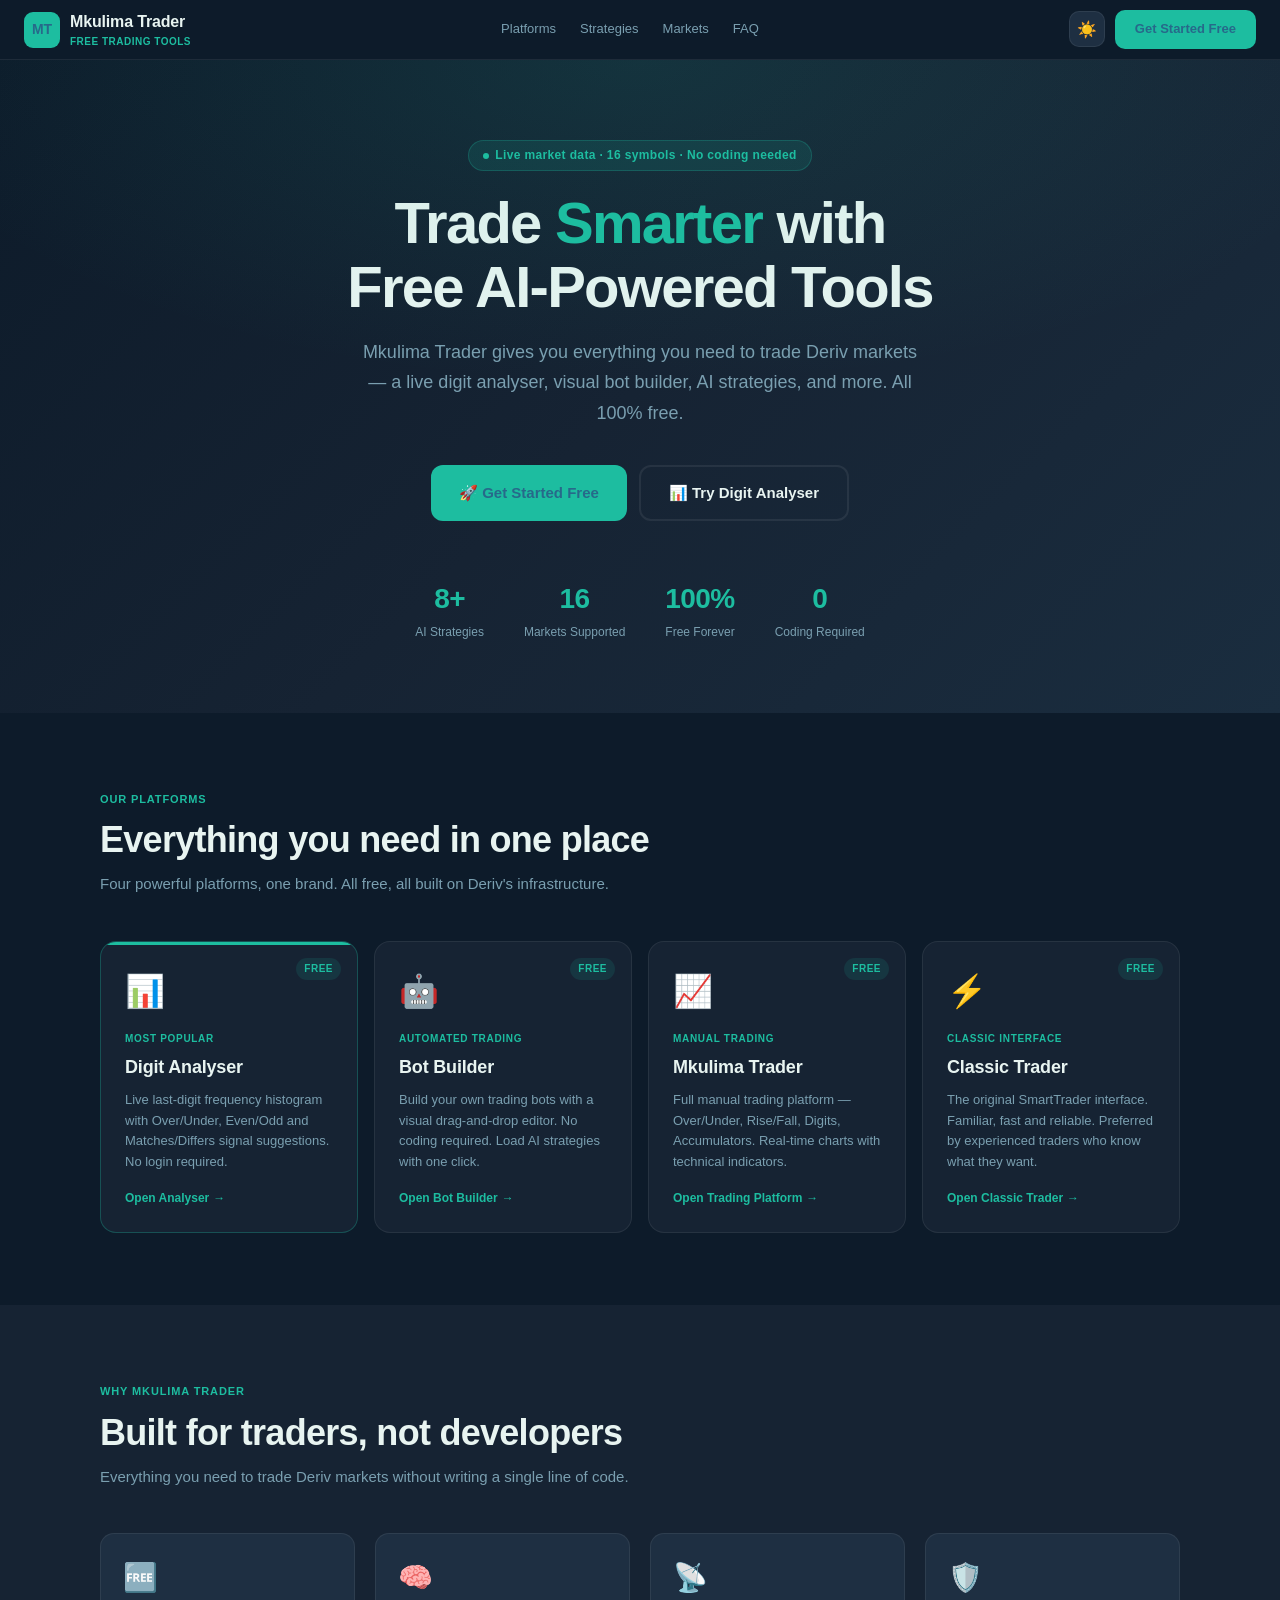
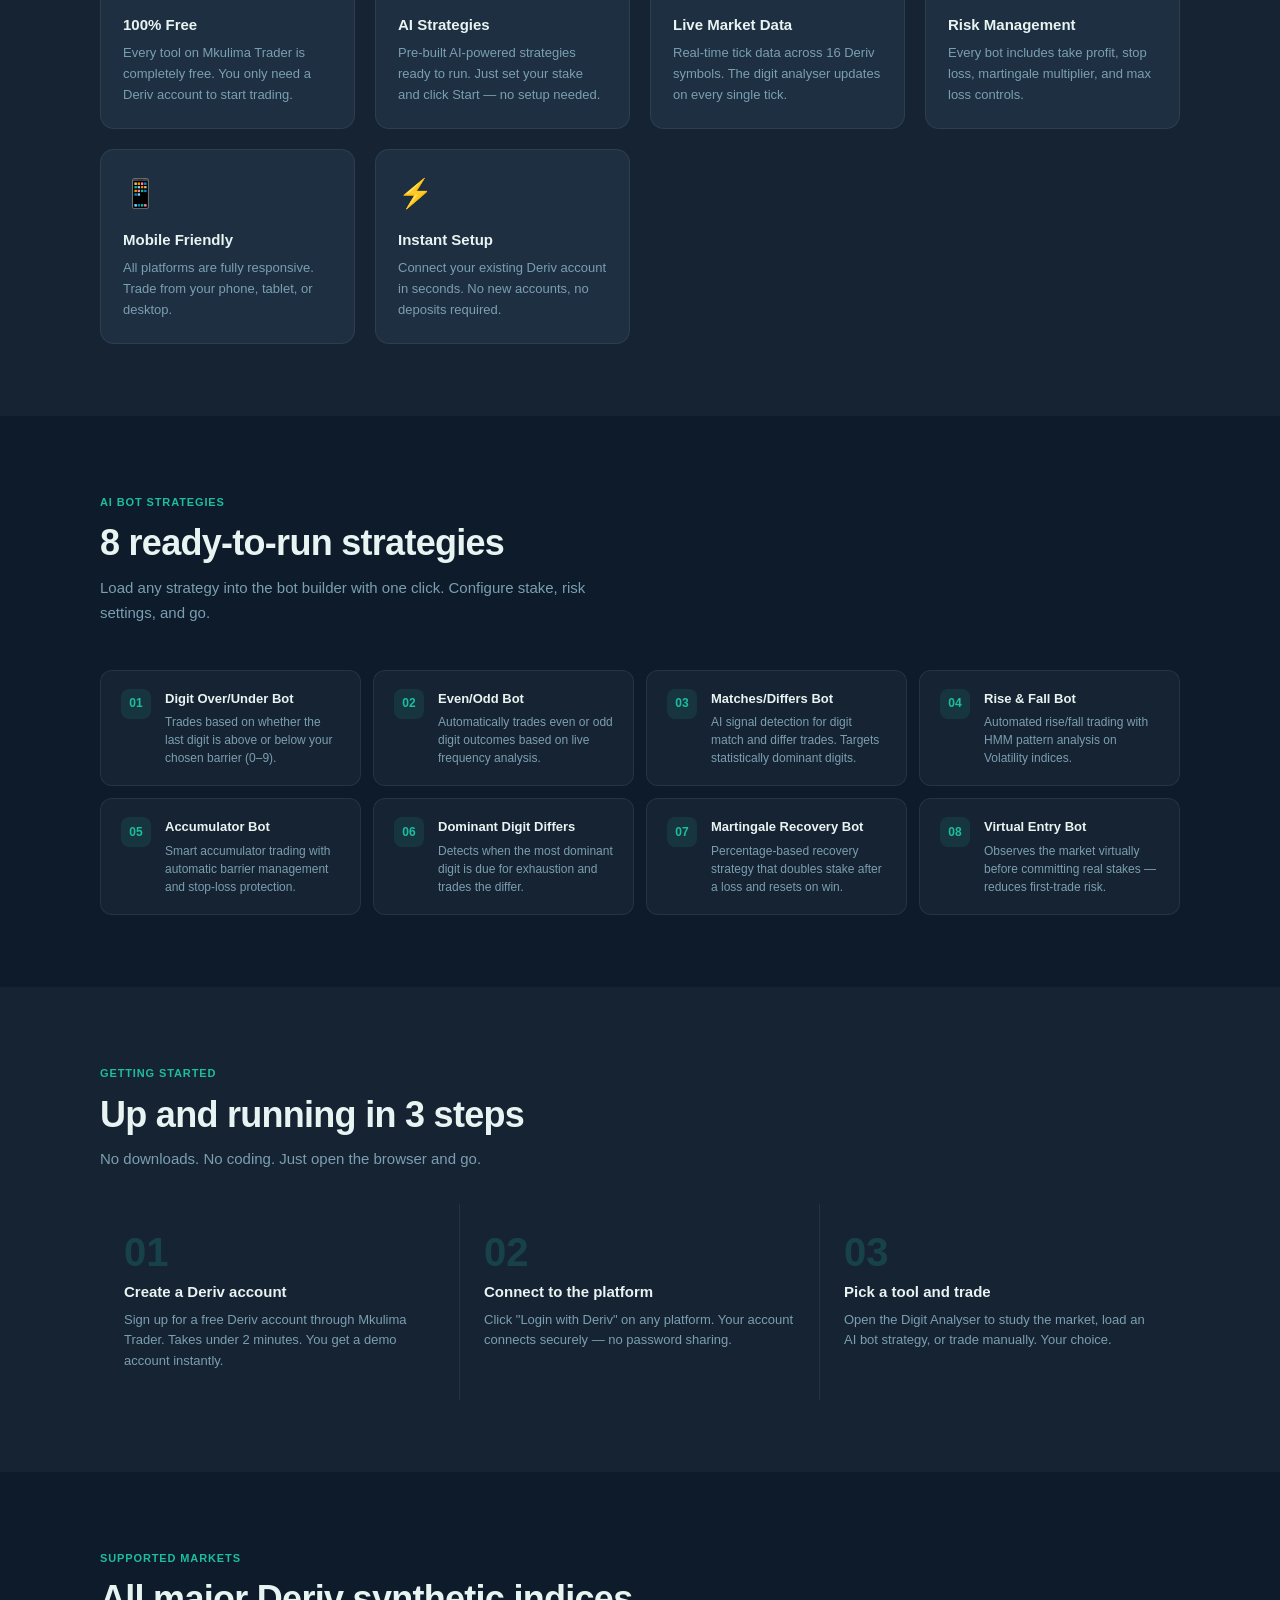
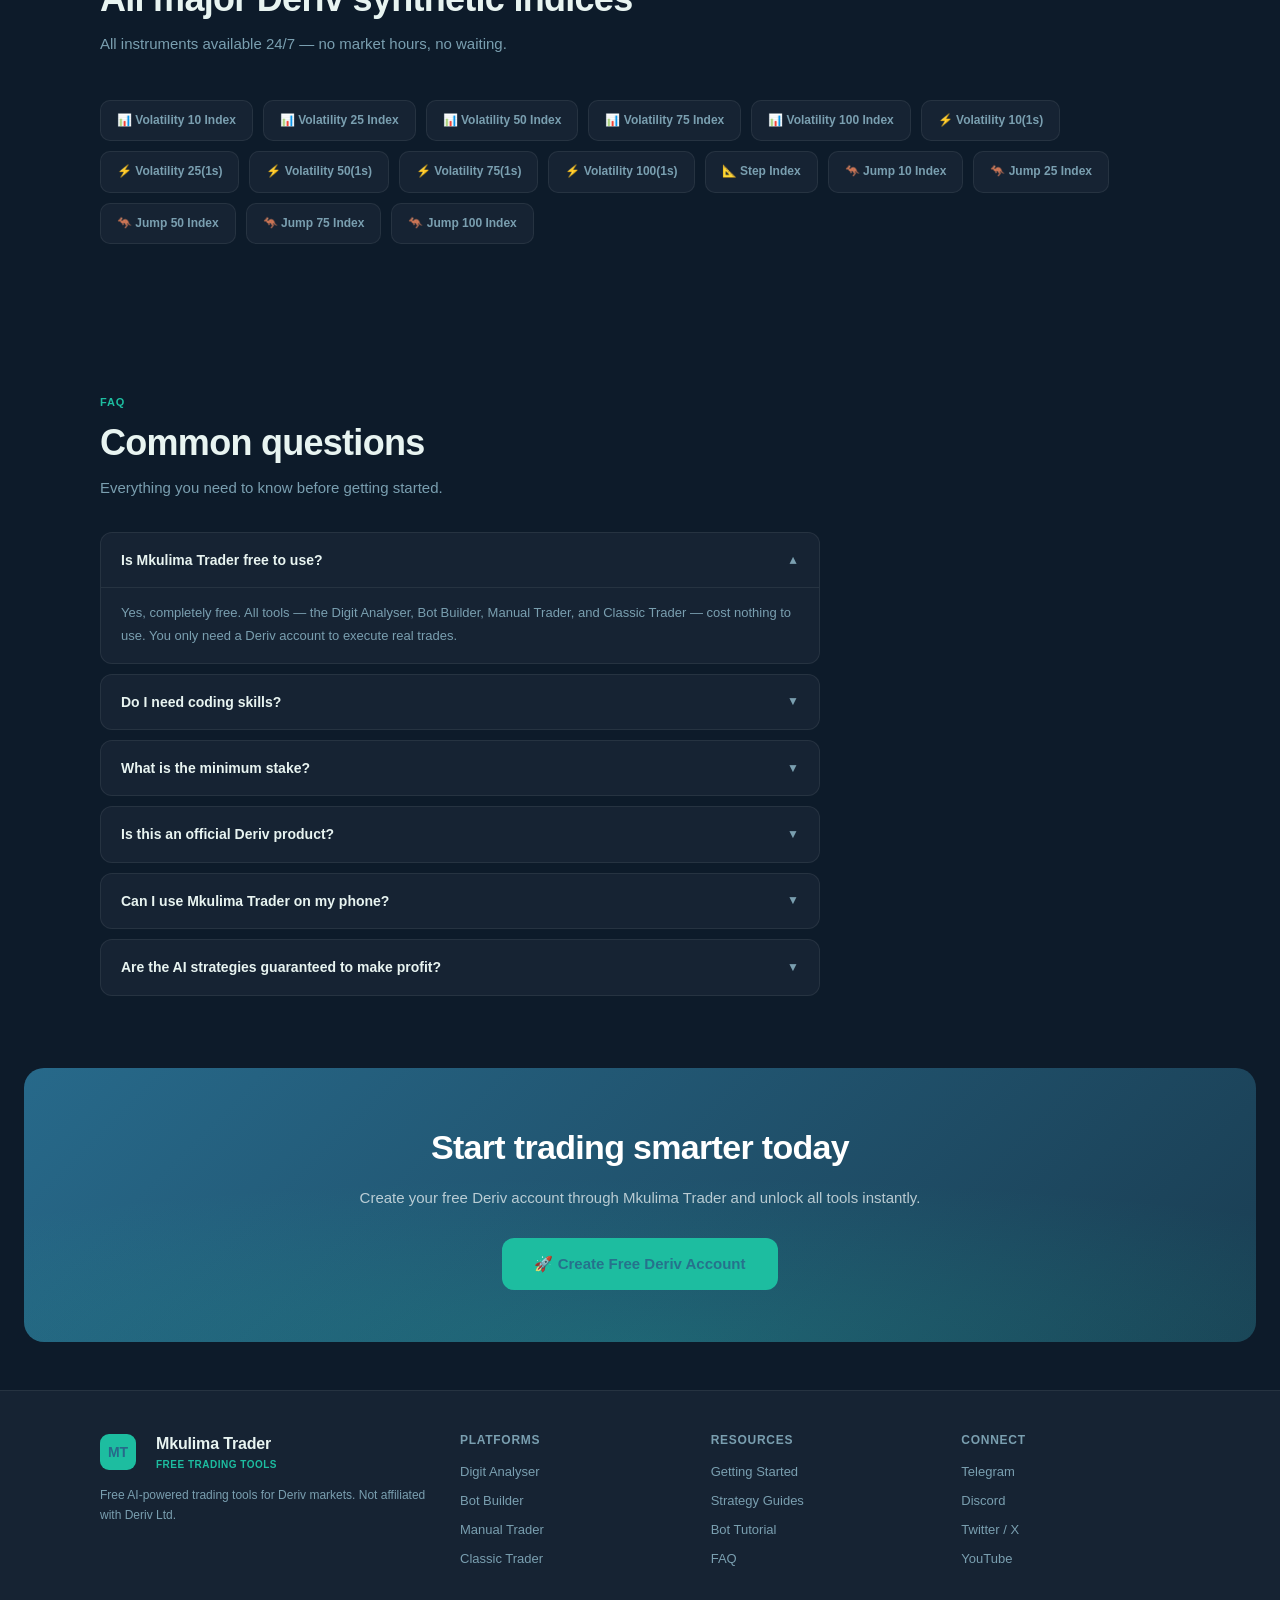
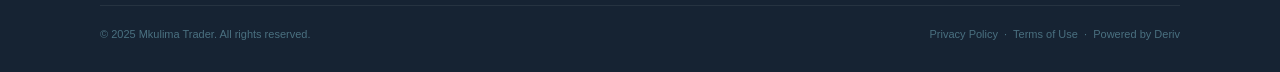
==== index.html @ e6131746 "Add files via upload" ====
<!DOCTYPE html>
<html lang="en" data-theme="dark">
<head>
<meta charset="UTF-8">
<meta name="viewport" content="width=device-width, initial-scale=1.0">
<title>Mkulima Trader — Free AI Trading Tools for Deriv Markets</title>
<meta name="description" content="Mkulima Trader gives you free AI-powered trading bots, a live digit analyser, and a visual bot builder — all built for Deriv markets. No coding needed.">
<meta name="keywords" content="Deriv trading, trading bots, digit analyser, volatility index, free trading tools, AI trading">
<meta property="og:title" content="Mkulima Trader — Free AI Trading Tools">
<meta property="og:description" content="Free AI bots, digit analyser, and visual bot builder for Deriv markets.">
<meta property="og:type" content="website">
<meta property="og:url" content="https://mkulimatrader.com">

<!-- PLACEHOLDER: Replace mkulimatrader.com with your real domain above and in og:url -->
<!-- PLACEHOLDER: Add og:image with your banner image URL -->
<!-- PLACEHOLDER: Replace DERIV_IB_LINK below with your actual Deriv affiliate/IB signup link -->

<style>
/* ══════════════════════════════════════════════
   MKULIMA TRADER — Brand Tokens
══════════════════════════════════════════════ */
:root {
  --teal:   #1DBDA0;
  --blue:   #27698A;
  --amber:  #F5B860;
  --cream:  #FFF8F2;
  --coral:  #F95656;
}

/* Dark theme (default) */
[data-theme="dark"] {
  --bg:         #0D1B2A;
  --bg2:        #162333;
  --bg3:        #1E2F42;
  --surface:    #1E2F42;
  --border:     rgba(255,255,255,0.07);
  --text:       #E8F4F1;
  --text2:      #7A9FB0;
  --text3:      #4A7080;
  --nav-bg:     #0D1B2A;
  --hero-bg:    linear-gradient(135deg, #0D1B2A 0%, #162333 50%, #1a2d3f 100%);
  --card-bg:    #162333;
  --card-hover: #1E2F42;
  --input-bg:   #1E2F42;
  --toggle-icon: "☀️";
}

/* Light theme */
[data-theme="light"] {
  --bg:         #F4F9F8;
  --bg2:        #FFFFFF;
  --bg3:        #EBF4F2;
  --surface:    #FFFFFF;
  --border:     rgba(0,0,0,0.08);
  --text:       #0D1B2A;
  --text2:      #4A7080;
  --text3:      #8BAAB8;
  --nav-bg:     #FFFFFF;
  --hero-bg:    linear-gradient(135deg, #E8F5F2 0%, #FFF8F2 50%, #E8F2F8 100%);
  --card-bg:    #FFFFFF;
  --card-hover: #F0FAF8;
  --input-bg:   #F4F9F8;
  --toggle-icon: "🌙";
}

*, *::before, *::after { box-sizing: border-box; margin: 0; padding: 0; }

html { scroll-behavior: smooth; }

body {
  background: var(--bg);
  color: var(--text);
  font-family: -apple-system, BlinkMacSystemFont, 'Segoe UI', 'Inter', sans-serif;
  -webkit-font-smoothing: antialiased;
  transition: background 0.3s, color 0.3s;
  line-height: 1.6;
}

/* ── NAV ── */
.nav {
  position: sticky; top: 0; z-index: 200;
  background: var(--nav-bg);
  border-bottom: 1px solid var(--border);
  padding: 0 24px;
  height: 60px;
  display: flex; align-items: center; justify-content: space-between;
  backdrop-filter: blur(12px);
  -webkit-backdrop-filter: blur(12px);
}
.logo { display: flex; align-items: center; gap: 10px; text-decoration: none; }
.logo-mark {
  width: 36px; height: 36px; border-radius: 9px;
  background: var(--teal);
  display: flex; align-items: center; justify-content: center;
  font-weight: 900; font-size: 14px; color: var(--blue);
  flex-shrink: 0;
}
.logo-text  { font-size: 16px; font-weight: 800; color: var(--text); letter-spacing: -0.01em; }
.logo-sub   { font-size: 10px; color: var(--teal); font-weight: 600; letter-spacing: 0.05em; text-transform: uppercase; }

.nav-links { display: flex; align-items: center; gap: 24px; }
.nav-links a {
  font-size: 13px; font-weight: 500; color: var(--text2);
  text-decoration: none; transition: color 0.2s;
}
.nav-links a:hover { color: var(--teal); }
@media (max-width: 640px) { .nav-links { display: none; } }

.nav-right { display: flex; align-items: center; gap: 10px; }

.theme-toggle {
  width: 36px; height: 36px; border-radius: 10px;
  border: 1px solid var(--border);
  background: var(--bg3);
  cursor: pointer; font-size: 16px;
  display: flex; align-items: center; justify-content: center;
  transition: all 0.2s;
}
.theme-toggle:hover { border-color: var(--teal); }

.btn {
  padding: 9px 20px; border-radius: 10px;
  font-size: 13px; font-weight: 700;
  cursor: pointer; text-decoration: none;
  display: inline-flex; align-items: center; gap: 6px;
  transition: all 0.2s; border: none;
}
.btn-primary { background: var(--teal); color: var(--blue); }
.btn-primary:hover { background: #18a88e; transform: translateY(-1px); box-shadow: 0 4px 14px rgba(29,189,160,0.35); }
.btn-outline {
  background: transparent;
  border: 2px solid var(--border);
  color: var(--text);
}
.btn-outline:hover { border-color: var(--teal); color: var(--teal); }
.btn-lg { padding: 14px 28px; font-size: 15px; border-radius: 12px; }

/* ── HERO ── */
.hero {
  background: var(--hero-bg);
  padding: 80px 24px 70px;
  text-align: center;
  position: relative;
  overflow: hidden;
}
.hero::before {
  content: '';
  position: absolute; inset: 0;
  background: radial-gradient(ellipse 60% 50% at 50% 0%, rgba(29,189,160,0.12), transparent);
  pointer-events: none;
}
.hero-badge {
  display: inline-flex; align-items: center; gap: 6px;
  background: rgba(29,189,160,0.12);
  border: 1px solid rgba(29,189,160,0.25);
  color: var(--teal);
  font-size: 12px; font-weight: 700;
  padding: 5px 14px; border-radius: 20px;
  margin-bottom: 20px;
  letter-spacing: 0.03em;
}
.hero-badge .dot { width: 6px; height: 6px; border-radius: 50%; background: var(--teal); animation: pulse 2s infinite; }
@keyframes pulse { 0%,100%{opacity:1;transform:scale(1)} 50%{opacity:0.6;transform:scale(0.8)} }

.hero h1 {
  font-size: clamp(32px, 6vw, 58px);
  font-weight: 900;
  line-height: 1.1;
  letter-spacing: -0.03em;
  color: var(--text);
  margin-bottom: 18px;
  max-width: 800px;
  margin-left: auto; margin-right: auto;
}
.hero h1 span { color: var(--teal); }
.hero p {
  font-size: clamp(15px, 2vw, 18px);
  color: var(--text2);
  max-width: 560px;
  margin: 0 auto 36px;
  line-height: 1.7;
}
.hero-ctas { display: flex; gap: 12px; justify-content: center; flex-wrap: wrap; }

.hero-stats {
  display: flex; justify-content: center; gap: 40px;
  margin-top: 56px; flex-wrap: wrap;
}
.hero-stat { text-align: center; }
.hero-stat .num { font-size: 28px; font-weight: 900; color: var(--teal); letter-spacing: -0.02em; }
.hero-stat .lbl { font-size: 12px; color: var(--text2); margin-top: 2px; }

/* ── SECTIONS ── */
section { padding: 72px 24px; }
.container { max-width: 1080px; margin: 0 auto; }
.section-tag {
  display: inline-block;
  font-size: 11px; font-weight: 700; text-transform: uppercase; letter-spacing: 0.08em;
  color: var(--teal); margin-bottom: 10px;
}
.section-title {
  font-size: clamp(24px, 4vw, 36px);
  font-weight: 800; letter-spacing: -0.02em;
  color: var(--text); margin-bottom: 10px; line-height: 1.2;
}
.section-sub {
  font-size: 15px; color: var(--text2); max-width: 540px; line-height: 1.7; margin-bottom: 44px;
}

/* ── PLATFORMS ── */
.platforms-grid { display: grid; grid-template-columns: repeat(auto-fit, minmax(240px, 1fr)); gap: 16px; }
.platform-card {
  background: var(--card-bg);
  border: 1px solid var(--border);
  border-radius: 16px;
  padding: 24px;
  text-decoration: none;
  color: var(--text);
  transition: all 0.2s;
  position: relative;
  overflow: hidden;
}
.platform-card::before {
  content: '';
  position: absolute; top: 0; left: 0; right: 0; height: 3px;
  background: var(--teal);
  opacity: 0; transition: opacity 0.2s;
}
.platform-card:hover { background: var(--card-hover); transform: translateY(-3px); box-shadow: 0 8px 30px rgba(0,0,0,0.15); }
.platform-card:hover::before { opacity: 1; }
.platform-card.featured { border-color: rgba(29,189,160,0.3); }
.platform-card.featured::before { opacity: 1; }

.card-icon { font-size: 32px; margin-bottom: 14px; }
.card-label {
  font-size: 10px; font-weight: 700; text-transform: uppercase; letter-spacing: 0.07em;
  color: var(--teal); margin-bottom: 6px;
}
.card-name { font-size: 18px; font-weight: 800; margin-bottom: 8px; letter-spacing: -0.01em; }
.card-desc { font-size: 13px; color: var(--text2); line-height: 1.6; margin-bottom: 16px; }
.card-link {
  font-size: 12px; font-weight: 700; color: var(--teal);
  display: flex; align-items: center; gap: 4px;
}
.card-link::after { content: '→'; transition: transform 0.2s; }
.platform-card:hover .card-link::after { transform: translateX(4px); }
.free-badge {
  position: absolute; top: 16px; right: 16px;
  background: rgba(29,189,160,0.12); color: var(--teal);
  font-size: 10px; font-weight: 800; padding: 3px 8px; border-radius: 20px;
  text-transform: uppercase; letter-spacing: 0.05em;
}

/* ── FEATURES ── */
.features-bg { background: var(--bg2); }
.features-grid { display: grid; grid-template-columns: repeat(auto-fit, minmax(220px, 1fr)); gap: 20px; }
.feature-item {
  background: var(--bg3); border-radius: 14px; padding: 22px;
  border: 1px solid var(--border);
}
.feature-icon { font-size: 28px; margin-bottom: 12px; }
.feature-name { font-size: 15px; font-weight: 700; margin-bottom: 6px; }
.feature-desc { font-size: 13px; color: var(--text2); line-height: 1.6; }

/* ── MARKETS ── */
.markets-grid { display: flex; flex-wrap: wrap; gap: 10px; }
.market-chip {
  background: var(--bg2); border: 1px solid var(--border);
  border-radius: 10px; padding: 10px 16px;
  font-size: 12px; font-weight: 600; color: var(--text2);
  transition: all 0.15s;
  cursor: default;
}
.market-chip:hover { border-color: var(--teal); color: var(--teal); background: rgba(29,189,160,0.06); }

/* ── STRATEGIES ── */
.strategies-grid { display: grid; grid-template-columns: repeat(auto-fit, minmax(240px, 1fr)); gap: 12px; }
.strategy-card {
  background: var(--card-bg); border: 1px solid var(--border);
  border-radius: 12px; padding: 18px 20px;
  display: flex; gap: 14px; align-items: flex-start;
}
.strategy-num {
  min-width: 30px; height: 30px; border-radius: 8px;
  background: rgba(29,189,160,0.12); color: var(--teal);
  font-size: 12px; font-weight: 800;
  display: flex; align-items: center; justify-content: center;
  flex-shrink: 0;
}
.strategy-name { font-size: 13px; font-weight: 700; margin-bottom: 4px; }
.strategy-desc { font-size: 12px; color: var(--text2); line-height: 1.5; }

/* ── HOW IT WORKS ── */
.how-bg { background: var(--bg2); }
.steps-row { display: grid; grid-template-columns: repeat(auto-fit, minmax(200px, 1fr)); gap: 0; }
.how-step {
  padding: 28px 24px;
  border-right: 1px solid var(--border);
  position: relative;
}
.how-step:last-child { border-right: none; }
@media (max-width: 600px) { .how-step { border-right: none; border-bottom: 1px solid var(--border); } }
.how-num {
  font-size: 40px; font-weight: 900;
  color: var(--teal); opacity: 0.2;
  line-height: 1; margin-bottom: 8px;
}
.how-title { font-size: 15px; font-weight: 700; margin-bottom: 6px; }
.how-desc { font-size: 13px; color: var(--text2); line-height: 1.6; }

/* ── FAQ ── */
.faq-list { display: flex; flex-direction: column; gap: 10px; max-width: 720px; }
.faq-item {
  background: var(--card-bg); border: 1px solid var(--border);
  border-radius: 12px; overflow: hidden;
}
.faq-q {
  padding: 16px 20px;
  font-size: 14px; font-weight: 600;
  cursor: pointer;
  display: flex; align-items: center; justify-content: space-between; gap: 12px;
  user-select: none;
}
.faq-q:hover { color: var(--teal); }
.faq-chevron { font-size: 12px; color: var(--text2); transition: transform 0.2s; flex-shrink: 0; }
.faq-item.open .faq-chevron { transform: rotate(180deg); }
.faq-a {
  display: none;
  padding: 0 20px 16px;
  font-size: 13px; color: var(--text2); line-height: 1.7;
  border-top: 1px solid var(--border);
  padding-top: 14px;
}
.faq-item.open .faq-a { display: block; }

/* ── CTA BANNER ── */
.cta-banner {
  background: linear-gradient(135deg, var(--blue) 0%, #1a3d52 100%);
  border-radius: 20px;
  padding: 52px 40px;
  text-align: center;
  position: relative; overflow: hidden;
  margin: 0 24px 48px;
}
.cta-banner::before {
  content: '';
  position: absolute; inset: 0;
  background: radial-gradient(ellipse 80% 60% at 50% 100%, rgba(29,189,160,0.2), transparent);
  pointer-events: none;
}
.cta-banner h2 { font-size: clamp(22px, 4vw, 34px); font-weight: 900; color: #fff; margin-bottom: 12px; letter-spacing: -0.02em; }
.cta-banner p { color: rgba(255,255,255,0.7); font-size: 15px; margin-bottom: 28px; }

/* ── FOOTER ── */
footer {
  background: var(--bg2);
  border-top: 1px solid var(--border);
  padding: 40px 24px 28px;
}
.footer-inner { max-width: 1080px; margin: 0 auto; display: grid; grid-template-columns: 1.5fr 1fr 1fr 1fr; gap: 32px; }
@media (max-width: 640px) { .footer-inner { grid-template-columns: 1fr 1fr; } }
.footer-brand .logo { margin-bottom: 10px; }
.footer-brand p { font-size: 12px; color: var(--text2); line-height: 1.7; }
.footer-col h4 { font-size: 12px; font-weight: 700; text-transform: uppercase; letter-spacing: 0.06em; color: var(--text2); margin-bottom: 12px; }
.footer-col a { display: block; font-size: 13px; color: var(--text2); text-decoration: none; margin-bottom: 8px; transition: color 0.2s; }
.footer-col a:hover { color: var(--teal); }
.footer-bottom {
  max-width: 1080px; margin: 28px auto 0;
  padding-top: 20px; border-top: 1px solid var(--border);
  display: flex; justify-content: space-between; align-items: center; flex-wrap: wrap; gap: 10px;
  font-size: 11px; color: var(--text3);
}
.footer-bottom a { color: var(--text3); text-decoration: none; }
.footer-bottom a:hover { color: var(--teal); }

/* Divider */
.divider { height: 1px; background: var(--border); margin: 0; }
</style>
</head>
<body>

<!-- ══ NAVIGATION ══ -->
<nav class="nav">
  <a href="/" class="logo">
    <div class="logo-mark">MT</div>
    <div>
      <div class="logo-text">Mkulima Trader</div>
      <div class="logo-sub">Free Trading Tools</div>
    </div>
  </a>

  <div class="nav-links">
    <a href="#platforms">Platforms</a>
    <a href="#strategies">Strategies</a>
    <a href="#markets">Markets</a>
    <a href="#faq">FAQ</a>
  </div>

  <div class="nav-right">
    <button class="theme-toggle" id="theme-toggle" title="Toggle theme" aria-label="Toggle dark/light mode">🌙</button>
    <!-- PLACEHOLDER: Replace href with your Deriv IB signup link -->
    <a href="https://track.deriv.com/_PLACEHOLDER_IB_TOKEN_/1/" class="btn btn-primary" target="_blank" rel="noopener">Get Started Free</a>
  </div>
</nav>

<!-- ══ HERO ══ -->
<section class="hero">
  <div class="hero-badge">
    <span class="dot"></span>
    Live market data · 16 symbols · No coding needed
  </div>

  <h1>Trade <span>Smarter</span> with<br>Free AI-Powered Tools</h1>

  <p>Mkulima Trader gives you everything you need to trade Deriv markets — a live digit analyser, visual bot builder, AI strategies, and more. All 100% free.</p>

  <div class="hero-ctas">
    <!-- PLACEHOLDER: Replace href with your Deriv IB signup link -->
    <a href="https://track.deriv.com/_PLACEHOLDER_IB_TOKEN_/1/" class="btn btn-primary btn-lg" target="_blank" rel="noopener">
      🚀 Get Started Free
    </a>
    <!-- PLACEHOLDER: Replace href with your digit analyser URL -->
    <a href="/analyser" class="btn btn-outline btn-lg">
      📊 Try Digit Analyser
    </a>
  </div>

  <div class="hero-stats">
    <div class="hero-stat">
      <div class="num">8+</div>
      <div class="lbl">AI Strategies</div>
    </div>
    <div class="hero-stat">
      <div class="num">16</div>
      <div class="lbl">Markets Supported</div>
    </div>
    <div class="hero-stat">
      <div class="num">100%</div>
      <div class="lbl">Free Forever</div>
    </div>
    <div class="hero-stat">
      <div class="num">0</div>
      <div class="lbl">Coding Required</div>
    </div>
  </div>
</section>

<!-- ══ PLATFORMS ══ -->
<section id="platforms">
  <div class="container">
    <div class="section-tag">Our Platforms</div>
    <div class="section-title">Everything you need in one place</div>
    <div class="section-sub">Four powerful platforms, one brand. All free, all built on Deriv's infrastructure.</div>

    <div class="platforms-grid">
      <a href="/analyser" class="platform-card featured">
        <span class="free-badge">Free</span>
        <div class="card-icon">📊</div>
        <div class="card-label">Most Popular</div>
        <div class="card-name">Digit Analyser</div>
        <div class="card-desc">Live last-digit frequency histogram with Over/Under, Even/Odd and Matches/Differs signal suggestions. No login required.</div>
        <div class="card-link">Open Analyser</div>
      </a>

      <!-- PLACEHOLDER: Replace href with bot.yourdomain.com -->
      <a href="/bot" class="platform-card">
        <span class="free-badge">Free</span>
        <div class="card-icon">🤖</div>
        <div class="card-label">Automated Trading</div>
        <div class="card-name">Bot Builder</div>
        <div class="card-desc">Build your own trading bots with a visual drag-and-drop editor. No coding required. Load AI strategies with one click.</div>
        <div class="card-link">Open Bot Builder</div>
      </a>

      <!-- PLACEHOLDER: Replace href with trader.yourdomain.com -->
      <a href="/trader" class="platform-card">
        <span class="free-badge">Free</span>
        <div class="card-icon">📈</div>
        <div class="card-label">Manual Trading</div>
        <div class="card-name">Mkulima Trader</div>
        <div class="card-desc">Full manual trading platform — Over/Under, Rise/Fall, Digits, Accumulators. Real-time charts with technical indicators.</div>
        <div class="card-link">Open Trading Platform</div>
      </a>

      <!-- PLACEHOLDER: Replace href with classic.yourdomain.com -->
      <a href="/classic" class="platform-card">
        <span class="free-badge">Free</span>
        <div class="card-icon">⚡</div>
        <div class="card-label">Classic Interface</div>
        <div class="card-name">Classic Trader</div>
        <div class="card-desc">The original SmartTrader interface. Familiar, fast and reliable. Preferred by experienced traders who know what they want.</div>
        <div class="card-link">Open Classic Trader</div>
      </a>
    </div>
  </div>
</section>

<!-- ══ FEATURES ══ -->
<section class="features-bg">
  <div class="container">
    <div class="section-tag">Why Mkulima Trader</div>
    <div class="section-title">Built for traders, not developers</div>
    <div class="section-sub">Everything you need to trade Deriv markets without writing a single line of code.</div>

    <div class="features-grid">
      <div class="feature-item">
        <div class="feature-icon">🆓</div>
        <div class="feature-name">100% Free</div>
        <div class="feature-desc">Every tool on Mkulima Trader is completely free. You only need a Deriv account to start trading.</div>
      </div>
      <div class="feature-item">
        <div class="feature-icon">🧠</div>
        <div class="feature-name">AI Strategies</div>
        <div class="feature-desc">Pre-built AI-powered strategies ready to run. Just set your stake and click Start — no setup needed.</div>
      </div>
      <div class="feature-item">
        <div class="feature-icon">📡</div>
        <div class="feature-name">Live Market Data</div>
        <div class="feature-desc">Real-time tick data across 16 Deriv symbols. The digit analyser updates on every single tick.</div>
      </div>
      <div class="feature-item">
        <div class="feature-icon">🛡️</div>
        <div class="feature-name">Risk Management</div>
        <div class="feature-desc">Every bot includes take profit, stop loss, martingale multiplier, and max loss controls.</div>
      </div>
      <div class="feature-item">
        <div class="feature-icon">📱</div>
        <div class="feature-name">Mobile Friendly</div>
        <div class="feature-desc">All platforms are fully responsive. Trade from your phone, tablet, or desktop.</div>
      </div>
      <div class="feature-item">
        <div class="feature-icon">⚡</div>
        <div class="feature-name">Instant Setup</div>
        <div class="feature-desc">Connect your existing Deriv account in seconds. No new accounts, no deposits required.</div>
      </div>
    </div>
  </div>
</section>

<!-- ══ STRATEGIES ══ -->
<section id="strategies">
  <div class="container">
    <div class="section-tag">AI Bot Strategies</div>
    <div class="section-title">8 ready-to-run strategies</div>
    <div class="section-sub">Load any strategy into the bot builder with one click. Configure stake, risk settings, and go.</div>

    <div class="strategies-grid">
      <div class="strategy-card">
        <div class="strategy-num">01</div>
        <div>
          <div class="strategy-name">Digit Over/Under Bot</div>
          <div class="strategy-desc">Trades based on whether the last digit is above or below your chosen barrier (0–9).</div>
        </div>
      </div>
      <div class="strategy-card">
        <div class="strategy-num">02</div>
        <div>
          <div class="strategy-name">Even/Odd Bot</div>
          <div class="strategy-desc">Automatically trades even or odd digit outcomes based on live frequency analysis.</div>
        </div>
      </div>
      <div class="strategy-card">
        <div class="strategy-num">03</div>
        <div>
          <div class="strategy-name">Matches/Differs Bot</div>
          <div class="strategy-desc">AI signal detection for digit match and differ trades. Targets statistically dominant digits.</div>
        </div>
      </div>
      <div class="strategy-card">
        <div class="strategy-num">04</div>
        <div>
          <div class="strategy-name">Rise &amp; Fall Bot</div>
          <div class="strategy-desc">Automated rise/fall trading with HMM pattern analysis on Volatility indices.</div>
        </div>
      </div>
      <div class="strategy-card">
        <div class="strategy-num">05</div>
        <div>
          <div class="strategy-name">Accumulator Bot</div>
          <div class="strategy-desc">Smart accumulator trading with automatic barrier management and stop-loss protection.</div>
        </div>
      </div>
      <div class="strategy-card">
        <div class="strategy-num">06</div>
        <div>
          <div class="strategy-name">Dominant Digit Differs</div>
          <div class="strategy-desc">Detects when the most dominant digit is due for exhaustion and trades the differ.</div>
        </div>
      </div>
      <div class="strategy-card">
        <div class="strategy-num">07</div>
        <div>
          <div class="strategy-name">Martingale Recovery Bot</div>
          <div class="strategy-desc">Percentage-based recovery strategy that doubles stake after a loss and resets on win.</div>
        </div>
      </div>
      <div class="strategy-card">
        <div class="strategy-num">08</div>
        <div>
          <div class="strategy-name">Virtual Entry Bot</div>
          <div class="strategy-desc">Observes the market virtually before committing real stakes — reduces first-trade risk.</div>
        </div>
      </div>
    </div>
  </div>
</section>

<!-- ══ HOW IT WORKS ══ -->
<section class="how-bg">
  <div class="container">
    <div class="section-tag">Getting Started</div>
    <div class="section-title">Up and running in 3 steps</div>
    <div class="section-sub" style="margin-bottom:32px;">No downloads. No coding. Just open the browser and go.</div>

    <div class="steps-row">
      <div class="how-step">
        <div class="how-num">01</div>
        <div class="how-title">Create a Deriv account</div>
        <div class="how-desc">Sign up for a free Deriv account through Mkulima Trader. Takes under 2 minutes. You get a demo account instantly.</div>
      </div>
      <div class="how-step">
        <div class="how-num">02</div>
        <div class="how-title">Connect to the platform</div>
        <div class="how-desc">Click "Login with Deriv" on any platform. Your account connects securely — no password sharing.</div>
      </div>
      <div class="how-step">
        <div class="how-num">03</div>
        <div class="how-title">Pick a tool and trade</div>
        <div class="how-desc">Open the Digit Analyser to study the market, load an AI bot strategy, or trade manually. Your choice.</div>
      </div>
    </div>
  </div>
</section>

<!-- ══ MARKETS ══ -->
<section id="markets">
  <div class="container">
    <div class="section-tag">Supported Markets</div>
    <div class="section-title">All major Deriv synthetic indices</div>
    <div class="section-sub">All instruments available 24/7 — no market hours, no waiting.</div>

    <div class="markets-grid">
      <div class="market-chip">📊 Volatility 10 Index</div>
      <div class="market-chip">📊 Volatility 25 Index</div>
      <div class="market-chip">📊 Volatility 50 Index</div>
      <div class="market-chip">📊 Volatility 75 Index</div>
      <div class="market-chip">📊 Volatility 100 Index</div>
      <div class="market-chip">⚡ Volatility 10(1s)</div>
      <div class="market-chip">⚡ Volatility 25(1s)</div>
      <div class="market-chip">⚡ Volatility 50(1s)</div>
      <div class="market-chip">⚡ Volatility 75(1s)</div>
      <div class="market-chip">⚡ Volatility 100(1s)</div>
      <div class="market-chip">📐 Step Index</div>
      <div class="market-chip">🦘 Jump 10 Index</div>
      <div class="market-chip">🦘 Jump 25 Index</div>
      <div class="market-chip">🦘 Jump 50 Index</div>
      <div class="market-chip">🦘 Jump 75 Index</div>
      <div class="market-chip">🦘 Jump 100 Index</div>
    </div>
  </div>
</section>

<!-- ══ FAQ ══ -->
<section id="faq">
  <div class="container">
    <div class="section-tag">FAQ</div>
    <div class="section-title">Common questions</div>
    <div class="section-sub" style="margin-bottom:32px;">Everything you need to know before getting started.</div>

    <div class="faq-list">
      <div class="faq-item open">
        <div class="faq-q" onclick="toggleFaq(this)">
          Is Mkulima Trader free to use?
          <span class="faq-chevron">▼</span>
        </div>
        <div class="faq-a">Yes, completely free. All tools — the Digit Analyser, Bot Builder, Manual Trader, and Classic Trader — cost nothing to use. You only need a Deriv account to execute real trades.</div>
      </div>
      <div class="faq-item">
        <div class="faq-q" onclick="toggleFaq(this)">
          Do I need coding skills?
          <span class="faq-chevron">▼</span>
        </div>
        <div class="faq-a">No. The bot builder uses a visual drag-and-drop interface. AI strategies load with a single click. The digit analyser just runs in your browser — nothing to install or configure.</div>
      </div>
      <div class="faq-item">
        <div class="faq-q" onclick="toggleFaq(this)">
          What is the minimum stake?
          <span class="faq-chevron">▼</span>
        </div>
        <div class="faq-a">The minimum stake for most strategies is $0.35 USD. Accumulator strategies start from $1.00. These limits are set by Deriv, not by Mkulima Trader.</div>
      </div>
      <div class="faq-item">
        <div class="faq-q" onclick="toggleFaq(this)">
          Is this an official Deriv product?
          <span class="faq-chevron">▼</span>
        </div>
        <div class="faq-a">Mkulima Trader is an independent third-party platform built on Deriv's official API. It is not owned or operated by Deriv. All trades are executed directly through your Deriv account.</div>
      </div>
      <div class="faq-item">
        <div class="faq-q" onclick="toggleFaq(this)">
          Can I use Mkulima Trader on my phone?
          <span class="faq-chevron">▼</span>
        </div>
        <div class="faq-a">Yes. All platforms are fully responsive and work on mobile browsers. No app download needed — just open your browser and go.</div>
      </div>
      <div class="faq-item">
        <div class="faq-q" onclick="toggleFaq(this)">
          Are the AI strategies guaranteed to make profit?
          <span class="faq-chevron">▼</span>
        </div>
        <div class="faq-a">No. Trading involves risk and past performance does not guarantee future results. AI strategies are tools to assist your trading decisions, not guarantees of profit. Always use appropriate risk management settings and trade only what you can afford to lose.</div>
      </div>
    </div>
  </div>
</section>

<!-- ══ CTA BANNER ══ -->
<div class="cta-banner">
  <h2>Start trading smarter today</h2>
  <p>Create your free Deriv account through Mkulima Trader and unlock all tools instantly.</p>
  <!-- PLACEHOLDER: Replace href with your Deriv IB signup link -->
  <a href="https://track.deriv.com/_PLACEHOLDER_IB_TOKEN_/1/" class="btn btn-primary btn-lg" target="_blank" rel="noopener" style="font-size:15px;padding:14px 32px;">
    🚀 Create Free Deriv Account
  </a>
</div>

<!-- ══ FOOTER ══ -->
<footer>
  <div class="footer-inner">
    <div class="footer-brand">
      <a href="/" class="logo" style="margin-bottom:12px;display:inline-flex;">
        <div class="logo-mark">MT</div>
        <div style="margin-left:10px;">
          <div class="logo-text">Mkulima Trader</div>
          <div class="logo-sub">Free Trading Tools</div>
        </div>
      </a>
      <p>Free AI-powered trading tools for Deriv markets. Not affiliated with Deriv Ltd.</p>
    </div>
    <div class="footer-col">
      <h4>Platforms</h4>
      <a href="/analyser">Digit Analyser</a>
      <a href="/bot">Bot Builder</a>
      <a href="/trader">Manual Trader</a>
      <a href="/classic">Classic Trader</a>
    </div>
    <div class="footer-col">
      <h4>Resources</h4>
      <!-- PLACEHOLDER: Add your tutorial/blog URLs -->
      <a href="#">Getting Started</a>
      <a href="#">Strategy Guides</a>
      <a href="#">Bot Tutorial</a>
      <a href="#">FAQ</a>
    </div>
    <div class="footer-col">
      <h4>Connect</h4>
      <!-- PLACEHOLDER: Add your social/community links -->
      <a href="#">Telegram</a>
      <a href="#">Discord</a>
      <a href="#">Twitter / X</a>
      <a href="#">YouTube</a>
    </div>
  </div>
  <div class="footer-bottom">
    <span>© 2025 Mkulima Trader. All rights reserved.</span>
    <span>
      <!-- PLACEHOLDER: Add links to your privacy policy and terms pages -->
      <a href="#">Privacy Policy</a> &nbsp;·&nbsp;
      <a href="#">Terms of Use</a> &nbsp;·&nbsp;
      <a href="https://deriv.com" target="_blank" rel="noopener">Powered by Deriv</a>
    </span>
  </div>
</footer>

<script>
// ── THEME TOGGLE ──────────────────────────────────
const html   = document.documentElement;
const toggle = document.getElementById('theme-toggle');
const saved  = localStorage.getItem('mt-theme') || 'dark';
setTheme(saved);

toggle.addEventListener('click', () => {
  const next = html.getAttribute('data-theme') === 'dark' ? 'light' : 'dark';
  setTheme(next);
  localStorage.setItem('mt-theme', next);
});

function setTheme(t) {
  html.setAttribute('data-theme', t);
  toggle.textContent = t === 'dark' ? '☀️' : '🌙';
}

// ── FAQ ACCORDION ─────────────────────────────────
function toggleFaq(el) {
  const item = el.parentElement;
  const isOpen = item.classList.contains('open');
  document.querySelectorAll('.faq-item').forEach(i => i.classList.remove('open'));
  if (!isOpen) item.classList.add('open');
}

// ── SMOOTH SCROLL for nav links ───────────────────
document.querySelectorAll('a[href^="#"]').forEach(a => {
  a.addEventListener('click', e => {
    const target = document.querySelector(a.getAttribute('href'));
    if (target) {
      e.preventDefault();
      target.scrollIntoView({ behavior: 'smooth', block: 'start' });
    }
  });
});
</script>
</body>
</html>
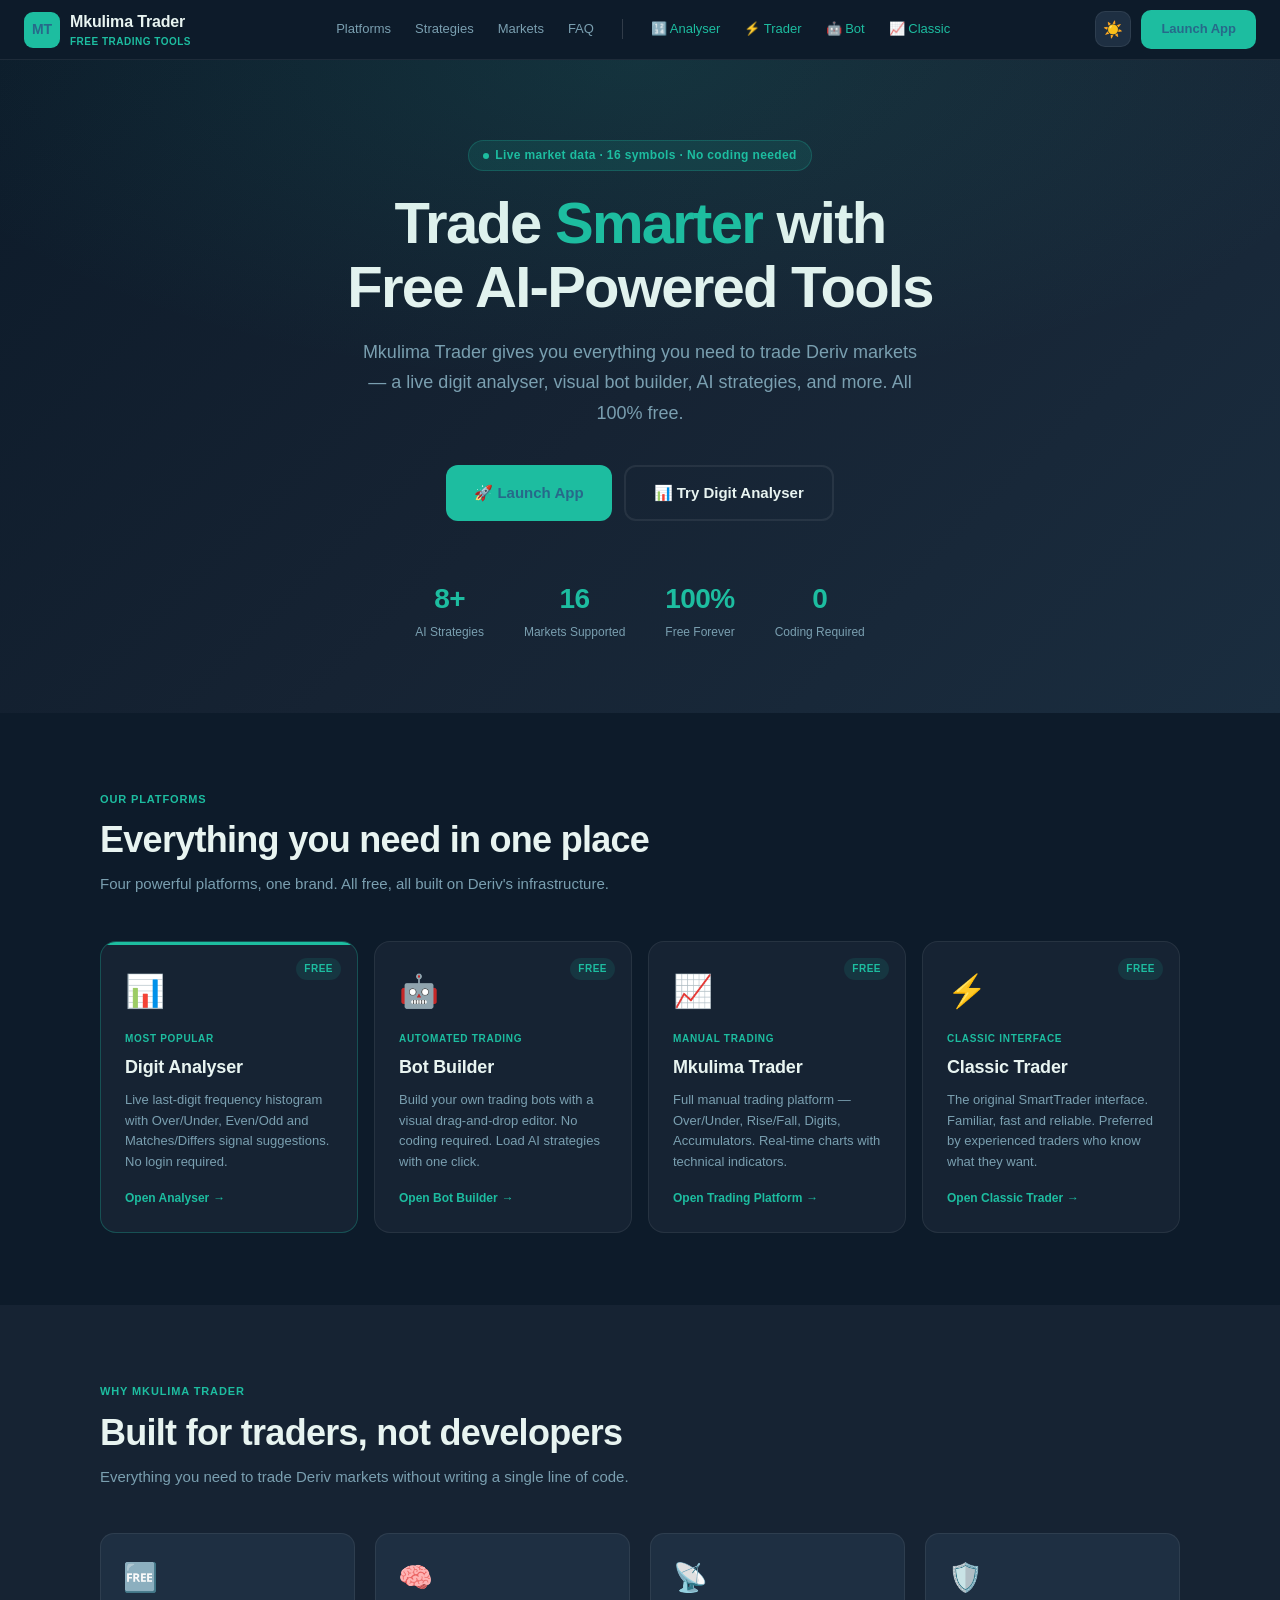
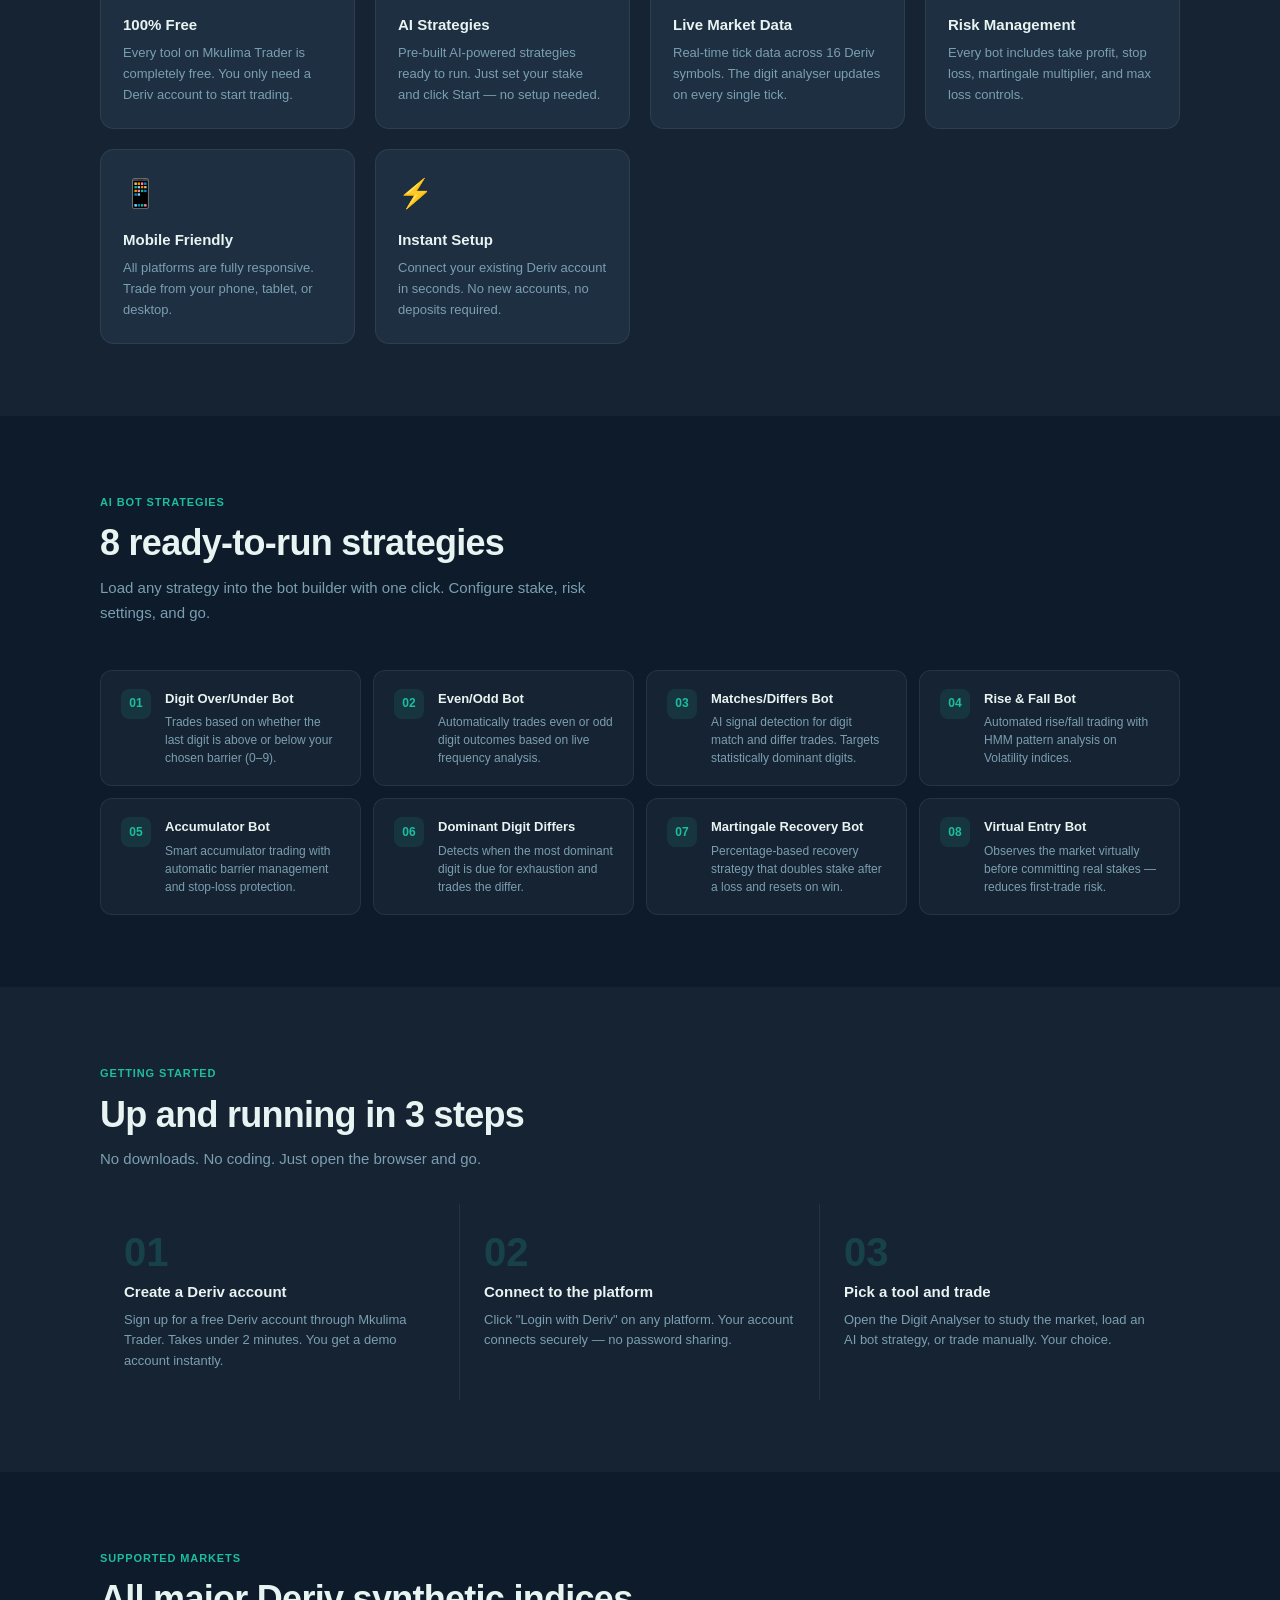
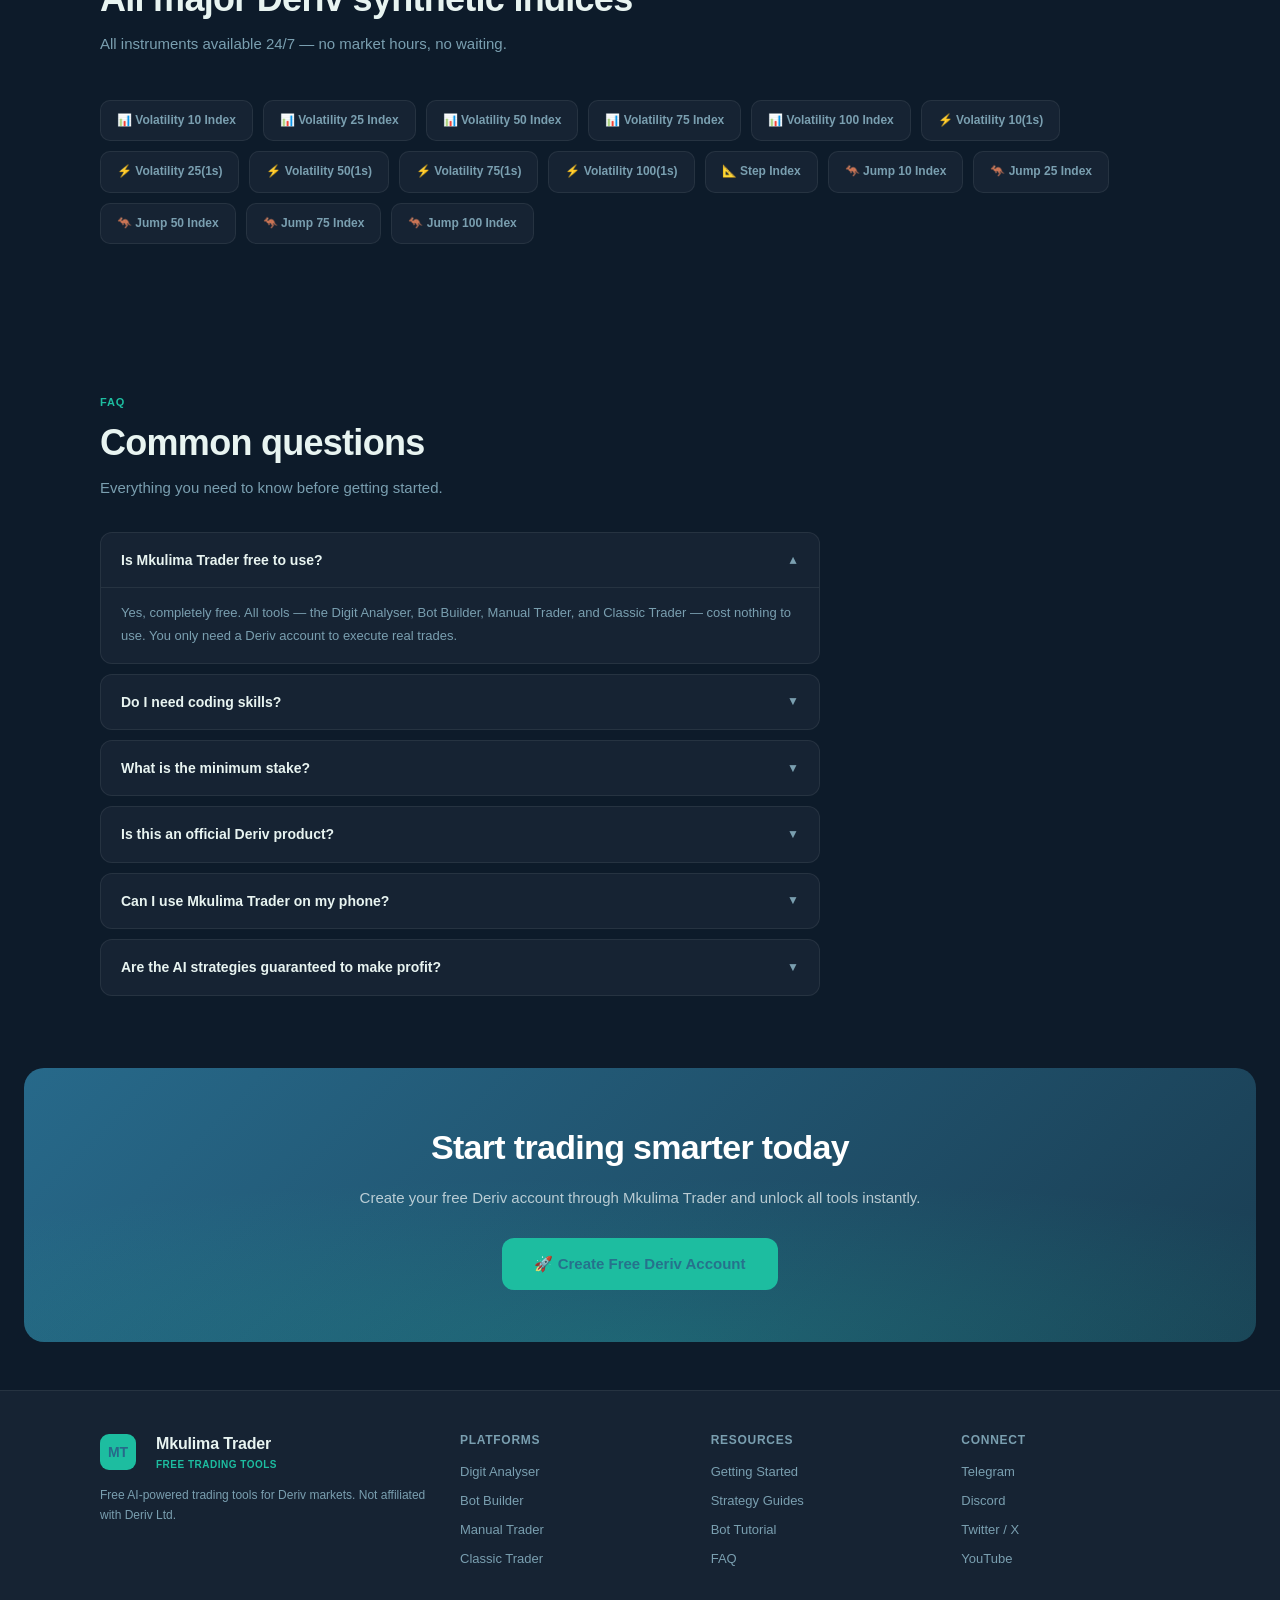
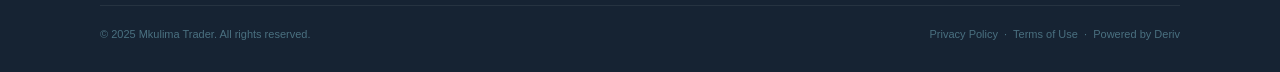
==== commit 8bc0005f: "Add files via upload" ====
--- a/index.html
+++ b/index.html
@@ -394,12 +394,17 @@
     <a href="#strategies">Strategies</a>
     <a href="#markets">Markets</a>
     <a href="#faq">FAQ</a>
+    <span style="width:1px;height:20px;background:rgba(255,255,255,0.15);margin:0 4px;display:inline-block;vertical-align:middle;"></span>
+    <a href="/analyser" style="color:var(--teal);">🔢 Analyser</a>
+    <a href="/trader"   style="color:var(--teal);">⚡ Trader</a>
+    <a href="/bot"      style="color:var(--teal);">🤖 Bot</a>
+    <a href="/classic"  style="color:var(--teal);">📈 Classic</a>
   </div>
 
   <div class="nav-right">
     <button class="theme-toggle" id="theme-toggle" title="Toggle theme" aria-label="Toggle dark/light mode">🌙</button>
     <!-- PLACEHOLDER: Replace href with your Deriv IB signup link -->
-    <a href="https://track.deriv.com/_PLACEHOLDER_IB_TOKEN_/1/" class="btn btn-primary" target="_blank" rel="noopener">Get Started Free</a>
+    <a href="/trader" class="btn btn-primary">Launch App</a>
   </div>
 </nav>
 
@@ -416,9 +421,7 @@
 
   <div class="hero-ctas">
     <!-- PLACEHOLDER: Replace href with your Deriv IB signup link -->
-    <a href="https://track.deriv.com/_PLACEHOLDER_IB_TOKEN_/1/" class="btn btn-primary btn-lg" target="_blank" rel="noopener">
-      🚀 Get Started Free
-    </a>
+    <a href="/trader" class="btn btn-primary btn-lg">🚀 Launch App</a>
     <!-- PLACEHOLDER: Replace href with your digit analyser URL -->
     <a href="/analyser" class="btn btn-outline btn-lg">
       📊 Try Digit Analyser
@@ -719,7 +722,7 @@
   <h2>Start trading smarter today</h2>
   <p>Create your free Deriv account through Mkulima Trader and unlock all tools instantly.</p>
   <!-- PLACEHOLDER: Replace href with your Deriv IB signup link -->
-  <a href="https://track.deriv.com/_PLACEHOLDER_IB_TOKEN_/1/" class="btn btn-primary btn-lg" target="_blank" rel="noopener" style="font-size:15px;padding:14px 32px;">
+  <a href="/trader" class="btn btn-primary btn-lg" style="font-size:15px;padding:14px 32px;">
     🚀 Create Free Deriv Account
   </a>
 </div>
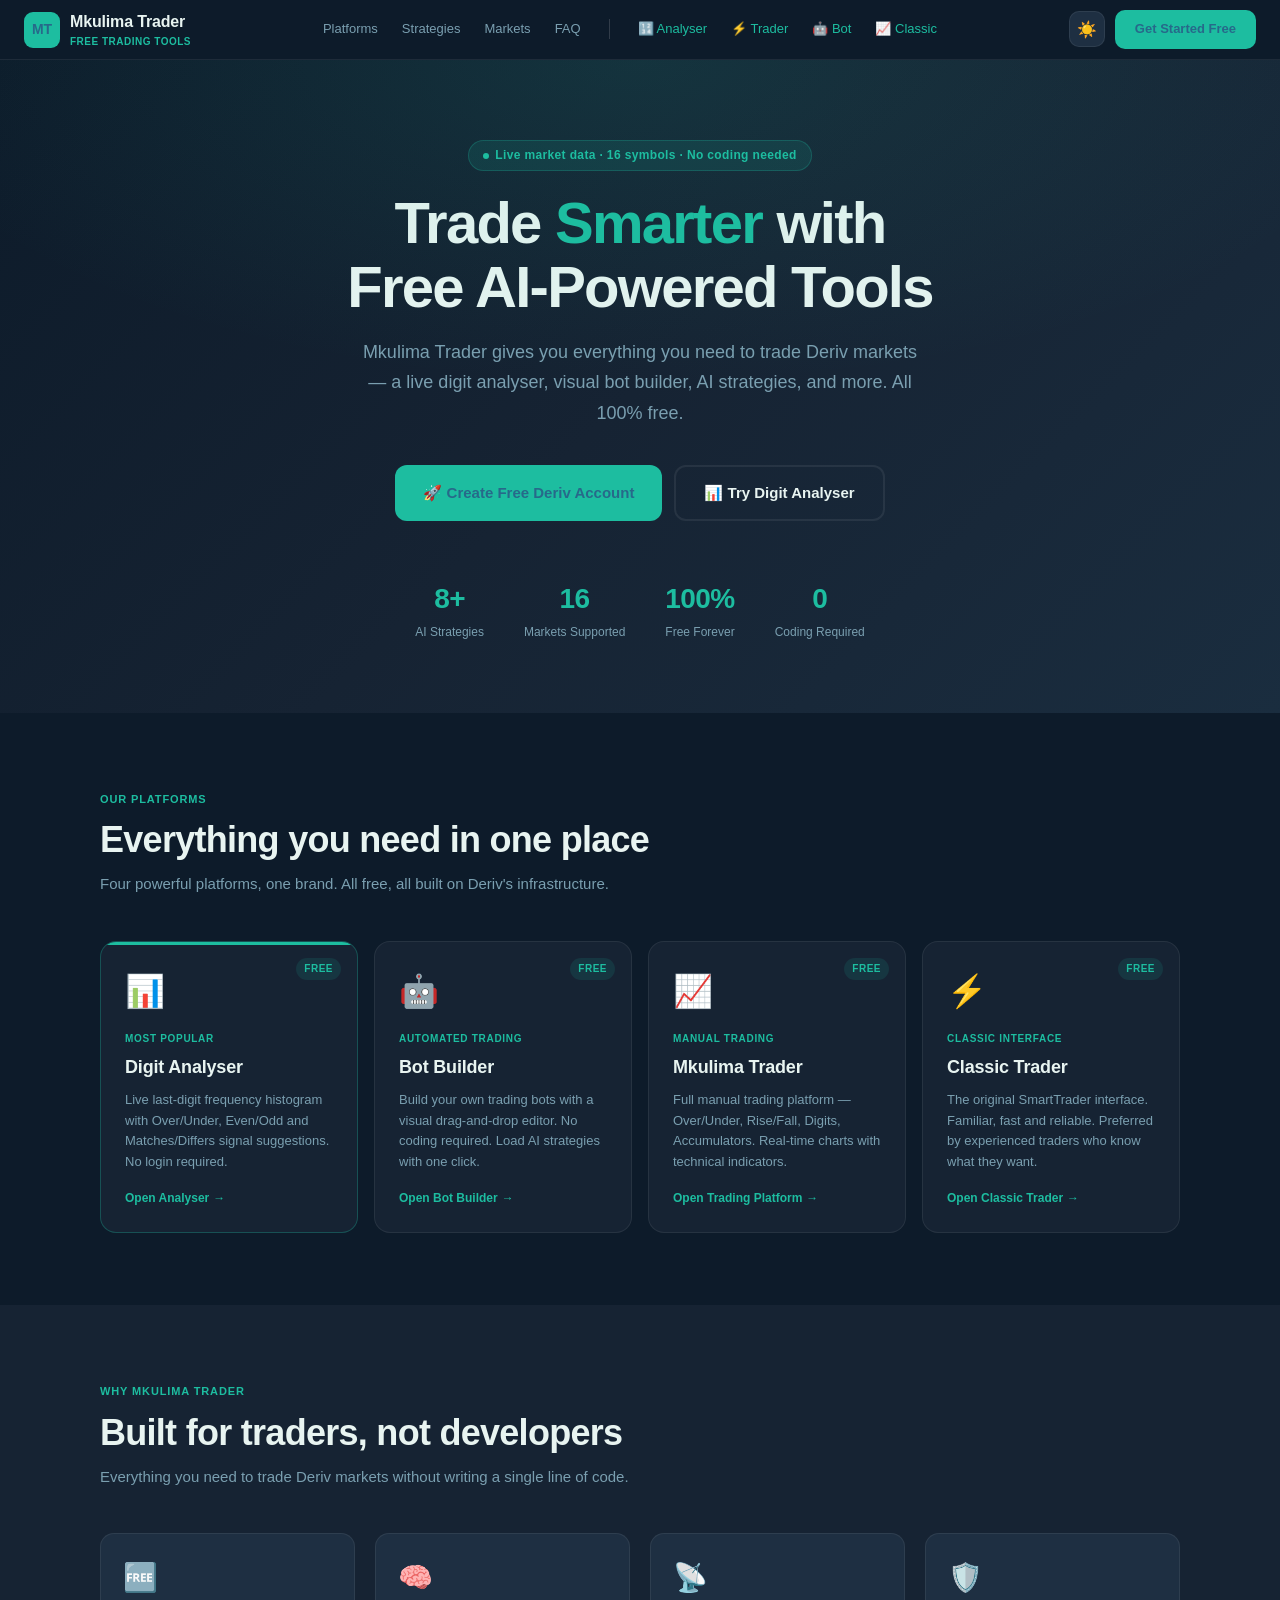
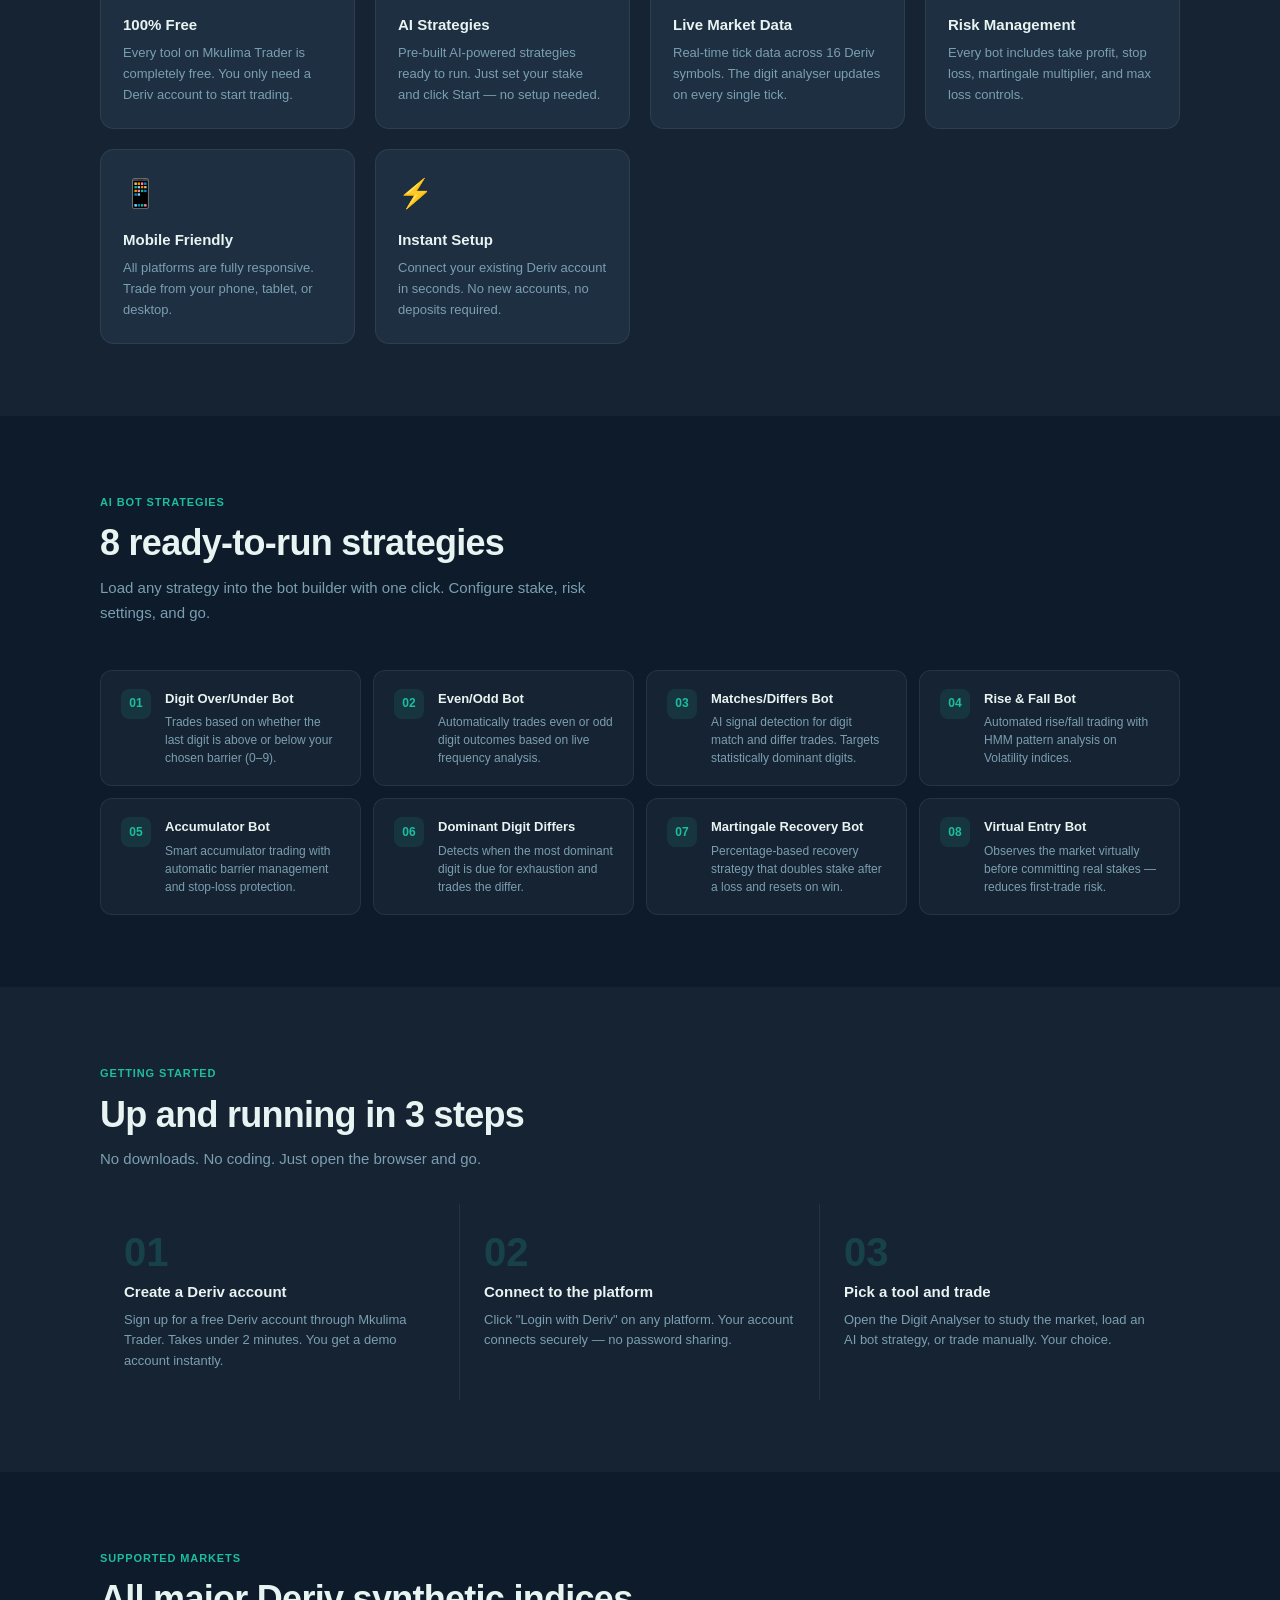
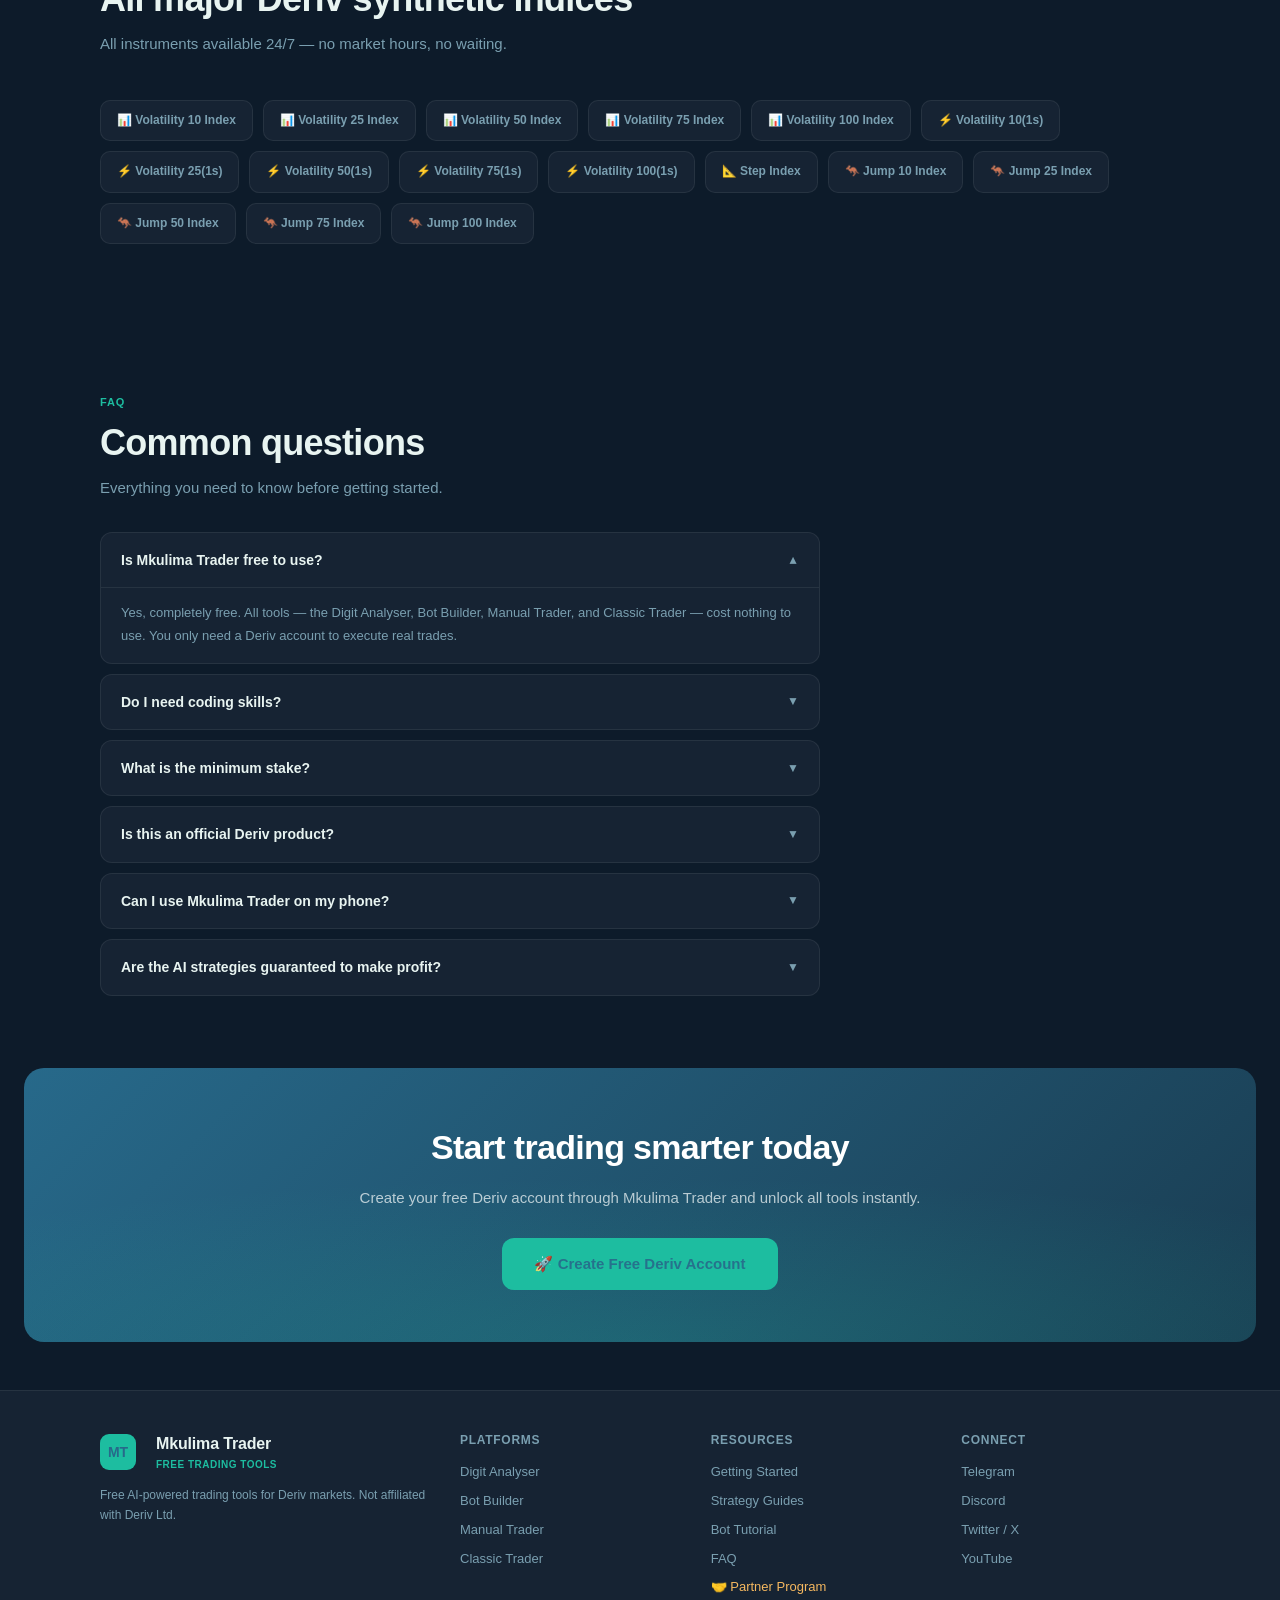
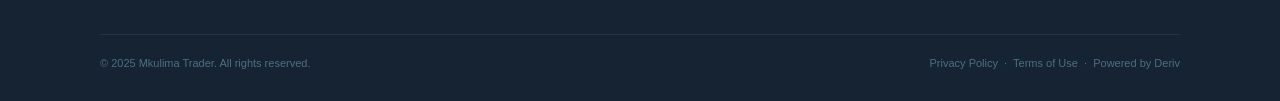
==== commit 5d310e98: "Add files via upload" ====
--- a/index.html
+++ b/index.html
@@ -13,7 +13,7 @@
 
 <!-- PLACEHOLDER: Replace mkulimatrader.com with your real domain above and in og:url -->
 <!-- PLACEHOLDER: Add og:image with your banner image URL -->
-<!-- PLACEHOLDER: Replace DERIV_IB_LINK below with your actual Deriv affiliate/IB signup link -->
+<!-- IB LINKS CONFIGURED: Revenue share = primary CTAs | Turnover = secondary CTA | Master partner = footer Partner Program -->
 
 <style>
 /* ══════════════════════════════════════════════
@@ -403,8 +403,8 @@
 
   <div class="nav-right">
     <button class="theme-toggle" id="theme-toggle" title="Toggle theme" aria-label="Toggle dark/light mode">🌙</button>
-    <!-- PLACEHOLDER: Replace href with your Deriv IB signup link -->
-    <a href="/trader" class="btn btn-primary">Launch App</a>
+    <!-- Revenue share IB link: primary acquisition CTA -->
+    <a href="https://deriv.partners/rx?sidc=6D203A32-6635-4783-BB11-1296C141843C&utm_campaign=dynamicworks&utm_medium=affiliate&utm_source=CU83616" target="_blank" rel="noopener" class="btn btn-primary">Get Started Free</a>
   </div>
 </nav>
 
@@ -420,9 +420,8 @@
   <p>Mkulima Trader gives you everything you need to trade Deriv markets — a live digit analyser, visual bot builder, AI strategies, and more. All 100% free.</p>
 
   <div class="hero-ctas">
-    <!-- PLACEHOLDER: Replace href with your Deriv IB signup link -->
-    <a href="/trader" class="btn btn-primary btn-lg">🚀 Launch App</a>
-    <!-- PLACEHOLDER: Replace href with your digit analyser URL -->
+    <!-- Revenue share IB link: primary CTA — earns commission on trader revenue -->
+    <a href="https://deriv.partners/rx?sidc=6D203A32-6635-4783-BB11-1296C141843C&utm_campaign=dynamicworks&utm_medium=affiliate&utm_source=CU83616" target="_blank" rel="noopener" class="btn btn-primary btn-lg">🚀 Create Free Deriv Account</a>
     <a href="/analyser" class="btn btn-outline btn-lg">
       📊 Try Digit Analyser
     </a>
@@ -721,8 +720,8 @@
 <div class="cta-banner">
   <h2>Start trading smarter today</h2>
   <p>Create your free Deriv account through Mkulima Trader and unlock all tools instantly.</p>
-  <!-- PLACEHOLDER: Replace href with your Deriv IB signup link -->
-  <a href="/trader" class="btn btn-primary btn-lg" style="font-size:15px;padding:14px 32px;">
+  <!-- Revenue share IB link: primary CTA -->
+  <a href="https://deriv.partners/rx?sidc=6D203A32-6635-4783-BB11-1296C141843C&utm_campaign=dynamicworks&utm_medium=affiliate&utm_source=CU83616" target="_blank" rel="noopener" class="btn btn-primary btn-lg" style="font-size:15px;padding:14px 32px;">
     🚀 Create Free Deriv Account
   </a>
 </div>
@@ -754,6 +753,8 @@
       <a href="#">Strategy Guides</a>
       <a href="#">Bot Tutorial</a>
       <a href="#">FAQ</a>
+      <!-- Master partner IB link: recruits other affiliates/IBs under your account -->
+      <a href="https://deriv.partners/rx?sidi=5AAD90D5-D190-496B-8090-99F0B05AEB5C&utm_campaign=dynamicworks&utm_medium=affiliate&utm_source=CU83616" target="_blank" rel="noopener" style="color:var(--amber);">🤝 Partner Program</a>
     </div>
     <div class="footer-col">
       <h4>Connect</h4>
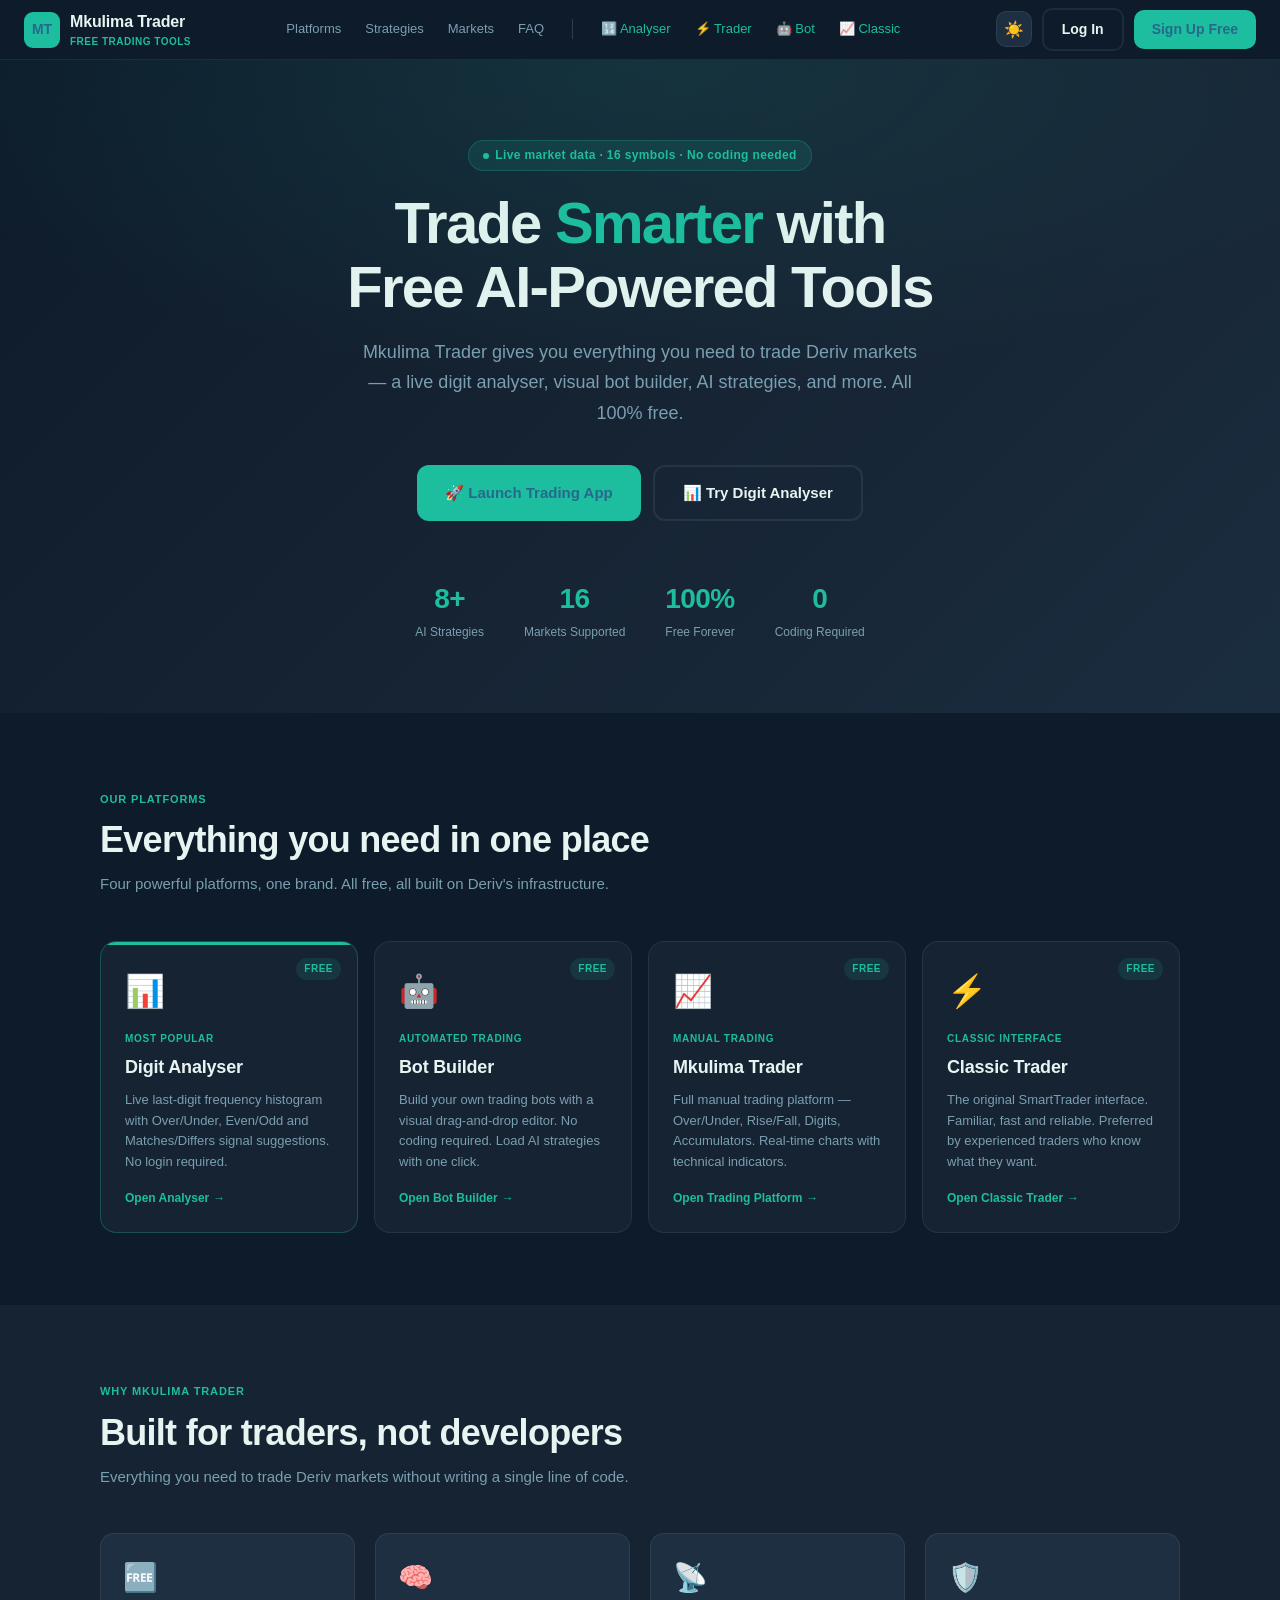
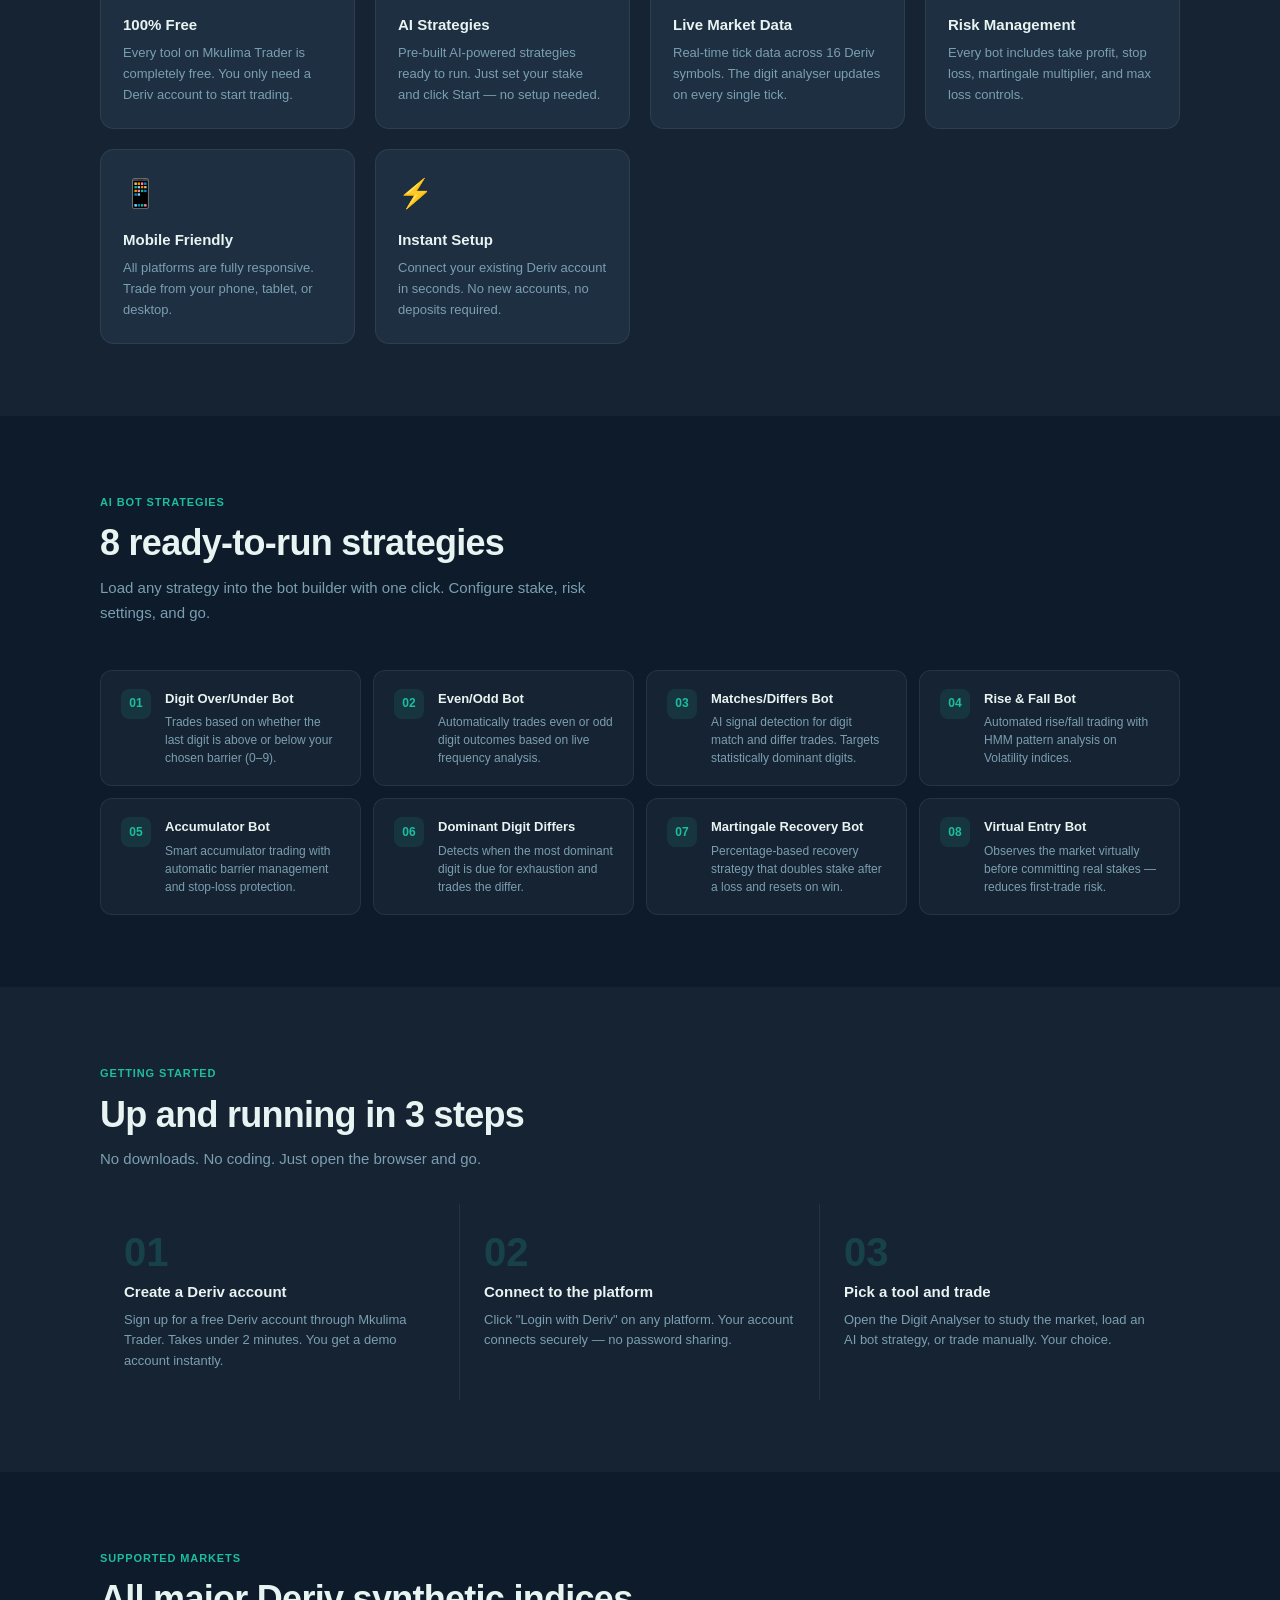
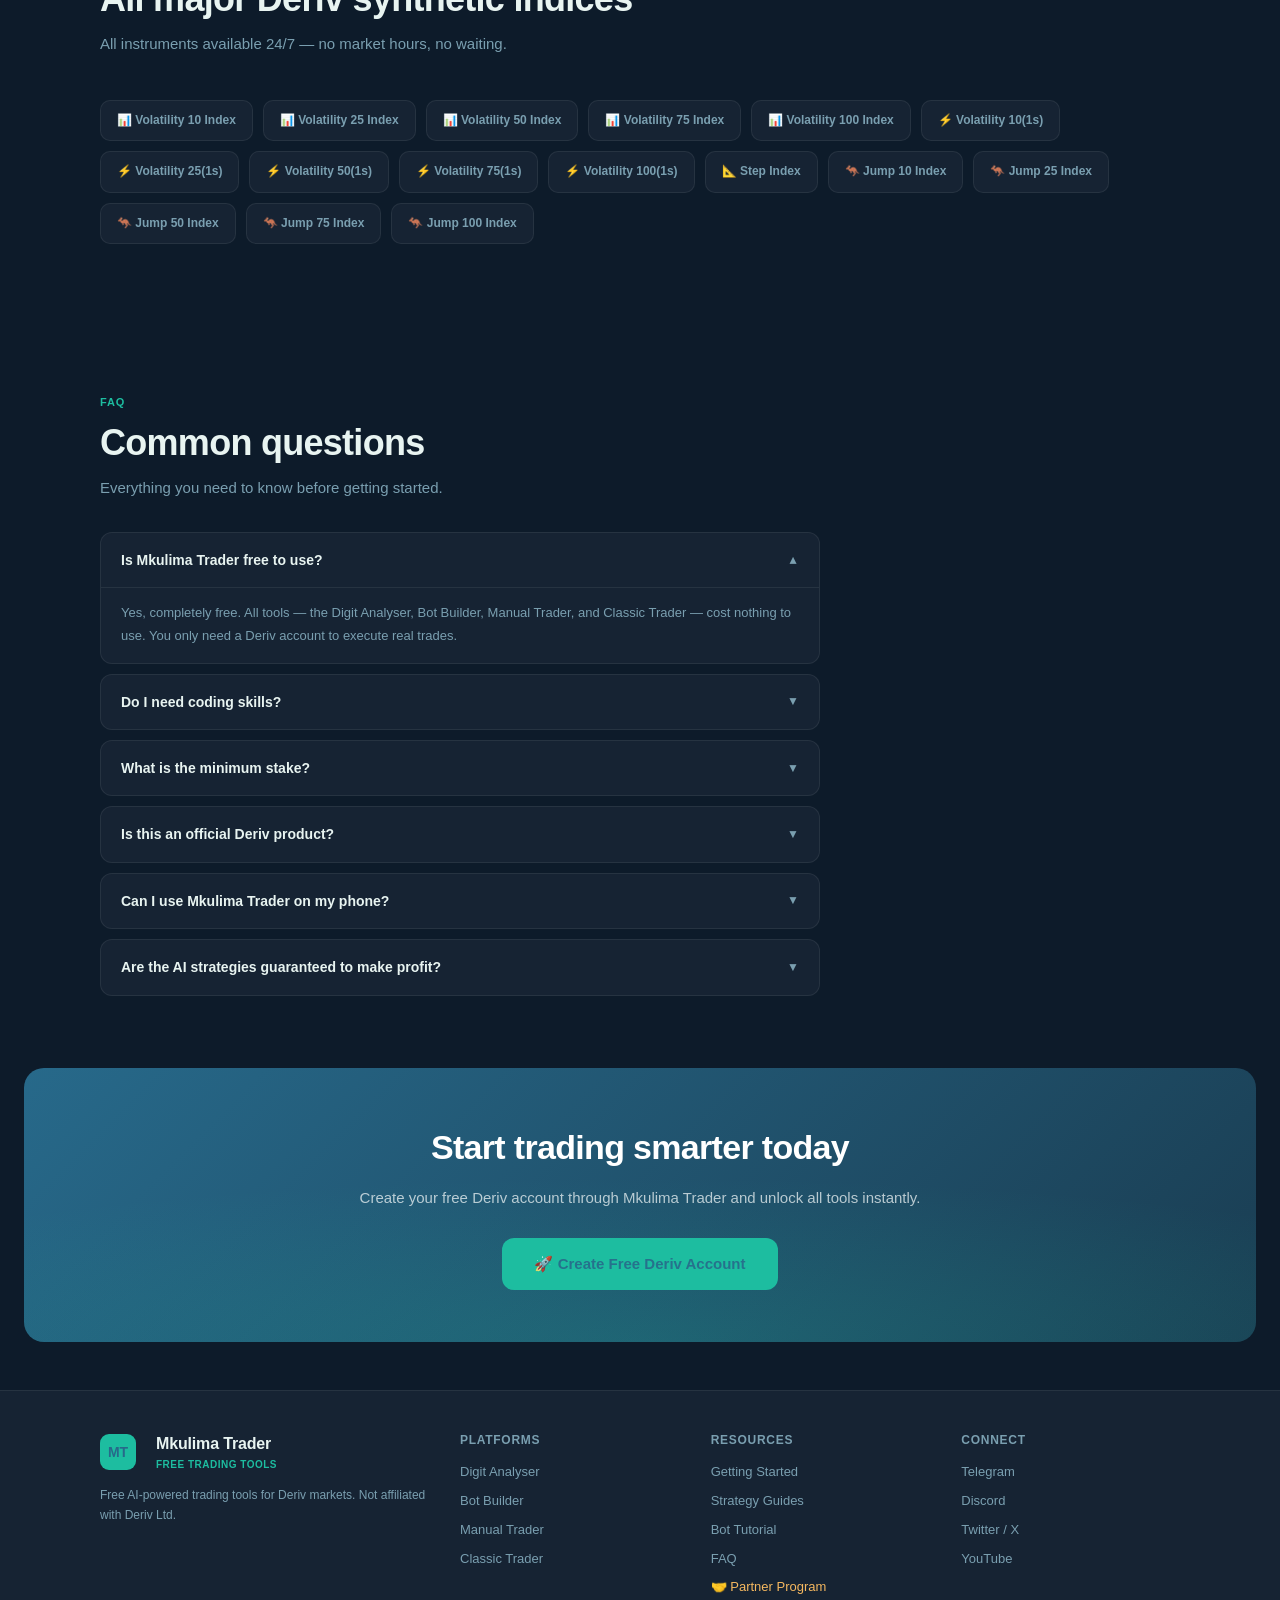
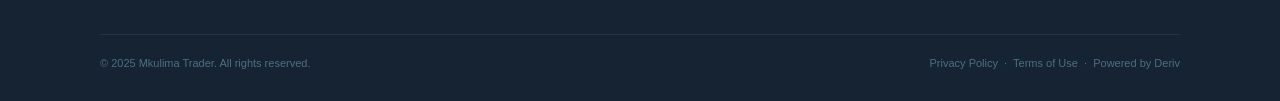
==== commit ea1a8ba8: "Add files via upload" ====
--- a/index.html
+++ b/index.html
@@ -403,8 +403,10 @@
 
   <div class="nav-right">
     <button class="theme-toggle" id="theme-toggle" title="Toggle theme" aria-label="Toggle dark/light mode">🌙</button>
-    <!-- Revenue share IB link: primary acquisition CTA -->
-    <a href="https://deriv.partners/rx?sidc=6D203A32-6635-4783-BB11-1296C141843C&utm_campaign=dynamicworks&utm_medium=affiliate&utm_source=CU83616" target="_blank" rel="noopener" class="btn btn-primary">Get Started Free</a>
+    <!-- Log In: OAuth flow with real client_id -->
+    <a href="https://auth.deriv.com/oauth2/auth?response_type=code&client_id=33HZlRw8XSyl7WGXqqnog&redirect_uri=https://mkulimatrader.com/callback&scope=trade+account_manage&prompt=login" target="_blank" rel="noopener" class="btn btn-outline" style="padding:8px 18px;font-size:14px;">Log In</a>
+    <!-- Sign Up: Revenue share IB link -->
+    <a href="https://deriv.partners/rx?sidc=6D203A32-6635-4783-BB11-1296C141843C&utm_campaign=dynamicworks&utm_medium=affiliate&utm_source=CU83616" target="_blank" rel="noopener" class="btn btn-primary" style="padding:8px 18px;font-size:14px;">Sign Up Free</a>
   </div>
 </nav>
 
@@ -420,11 +422,8 @@
   <p>Mkulima Trader gives you everything you need to trade Deriv markets — a live digit analyser, visual bot builder, AI strategies, and more. All 100% free.</p>
 
   <div class="hero-ctas">
-    <!-- Revenue share IB link: primary CTA — earns commission on trader revenue -->
-    <a href="https://deriv.partners/rx?sidc=6D203A32-6635-4783-BB11-1296C141843C&utm_campaign=dynamicworks&utm_medium=affiliate&utm_source=CU83616" target="_blank" rel="noopener" class="btn btn-primary btn-lg">🚀 Create Free Deriv Account</a>
-    <a href="/analyser" class="btn btn-outline btn-lg">
-      📊 Try Digit Analyser
-    </a>
+    <a href="/trader" class="btn btn-primary btn-lg">🚀 Launch Trading App</a>
+    <a href="/analyser" class="btn btn-outline btn-lg">📊 Try Digit Analyser</a>
   </div>
 
   <div class="hero-stats">
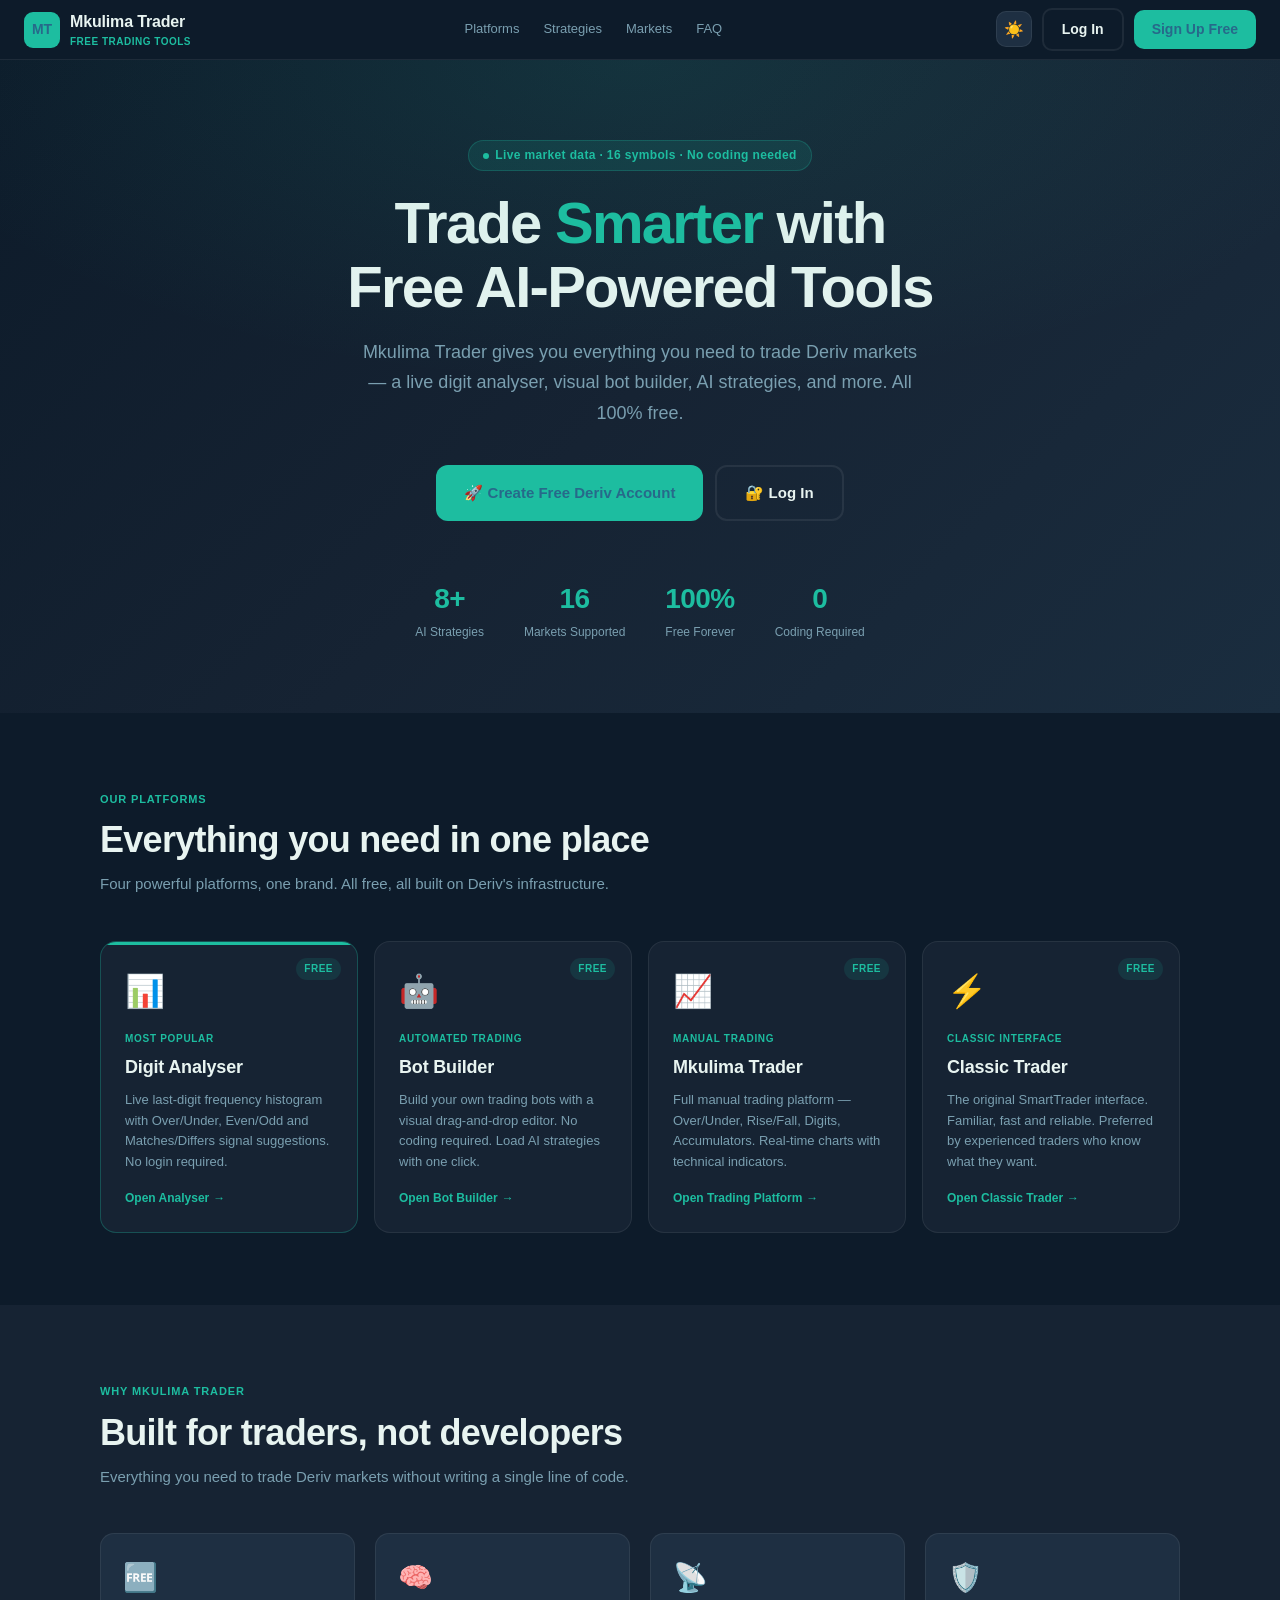
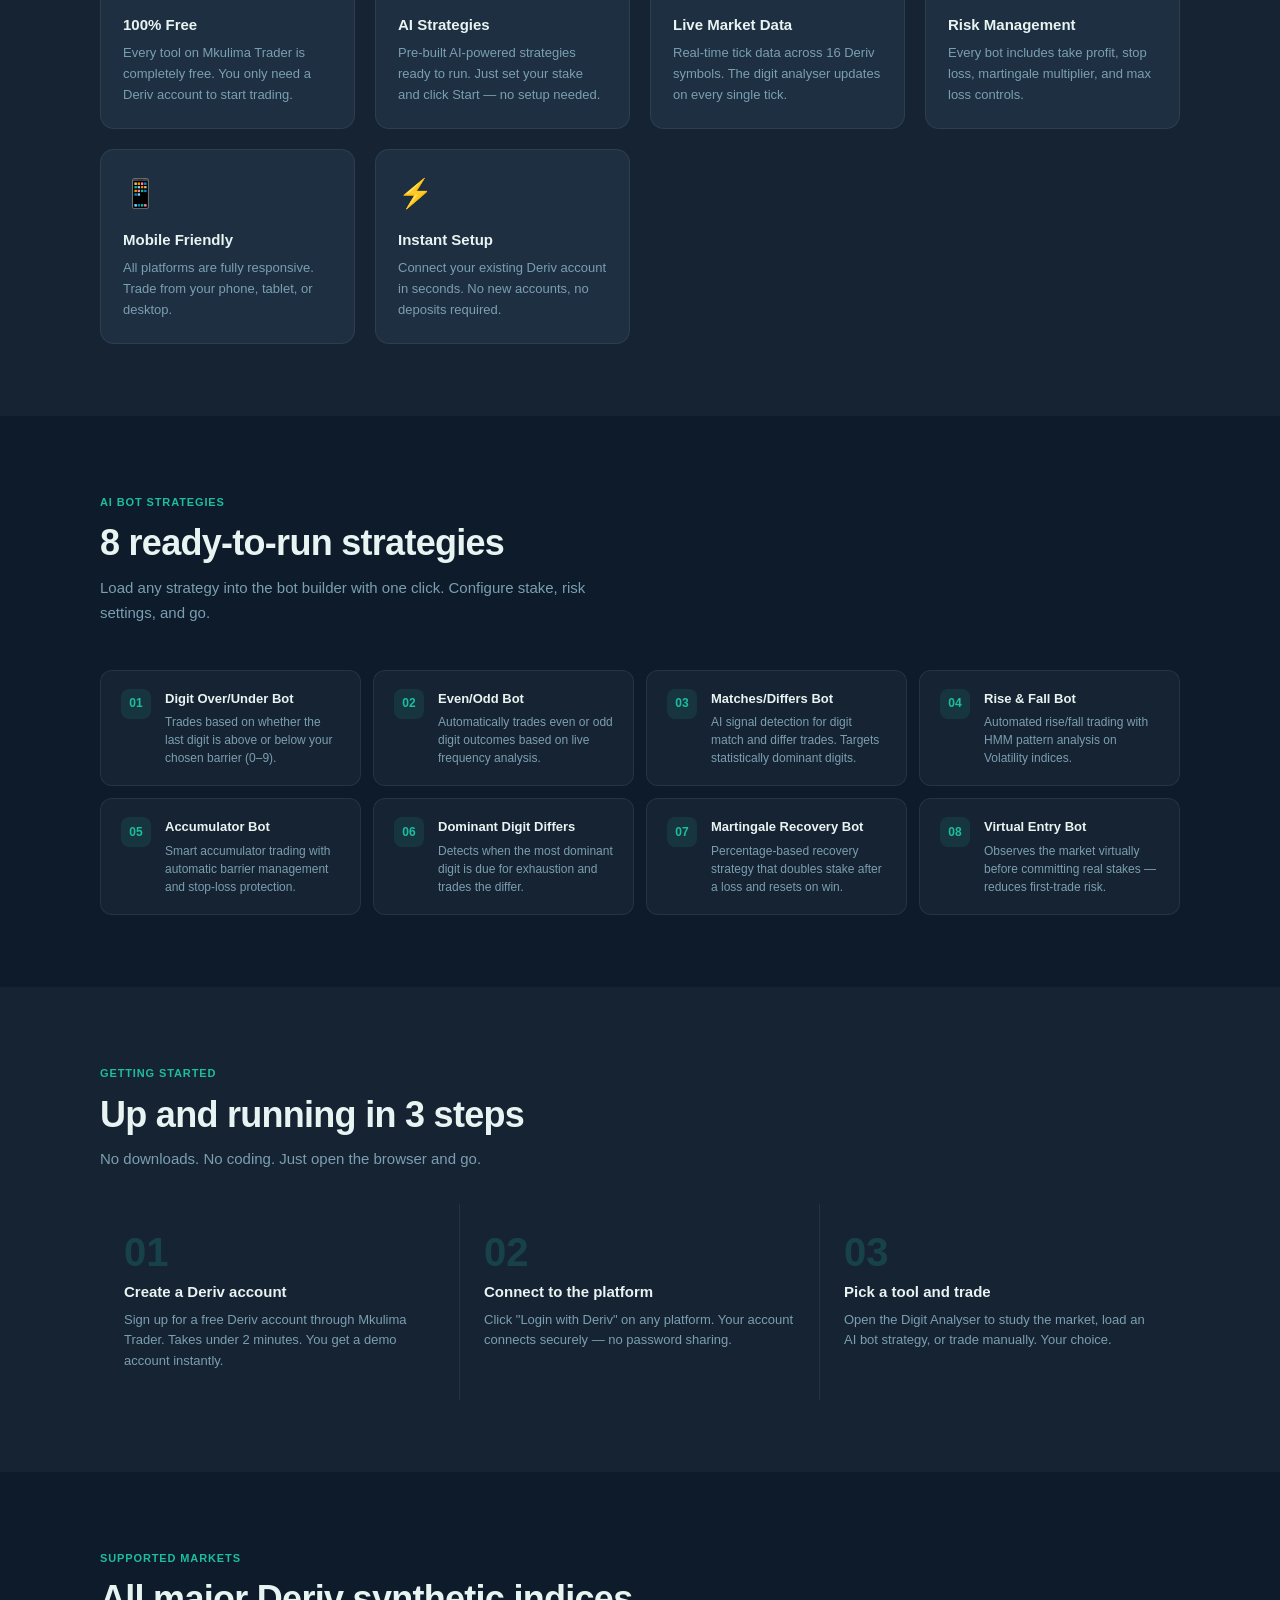
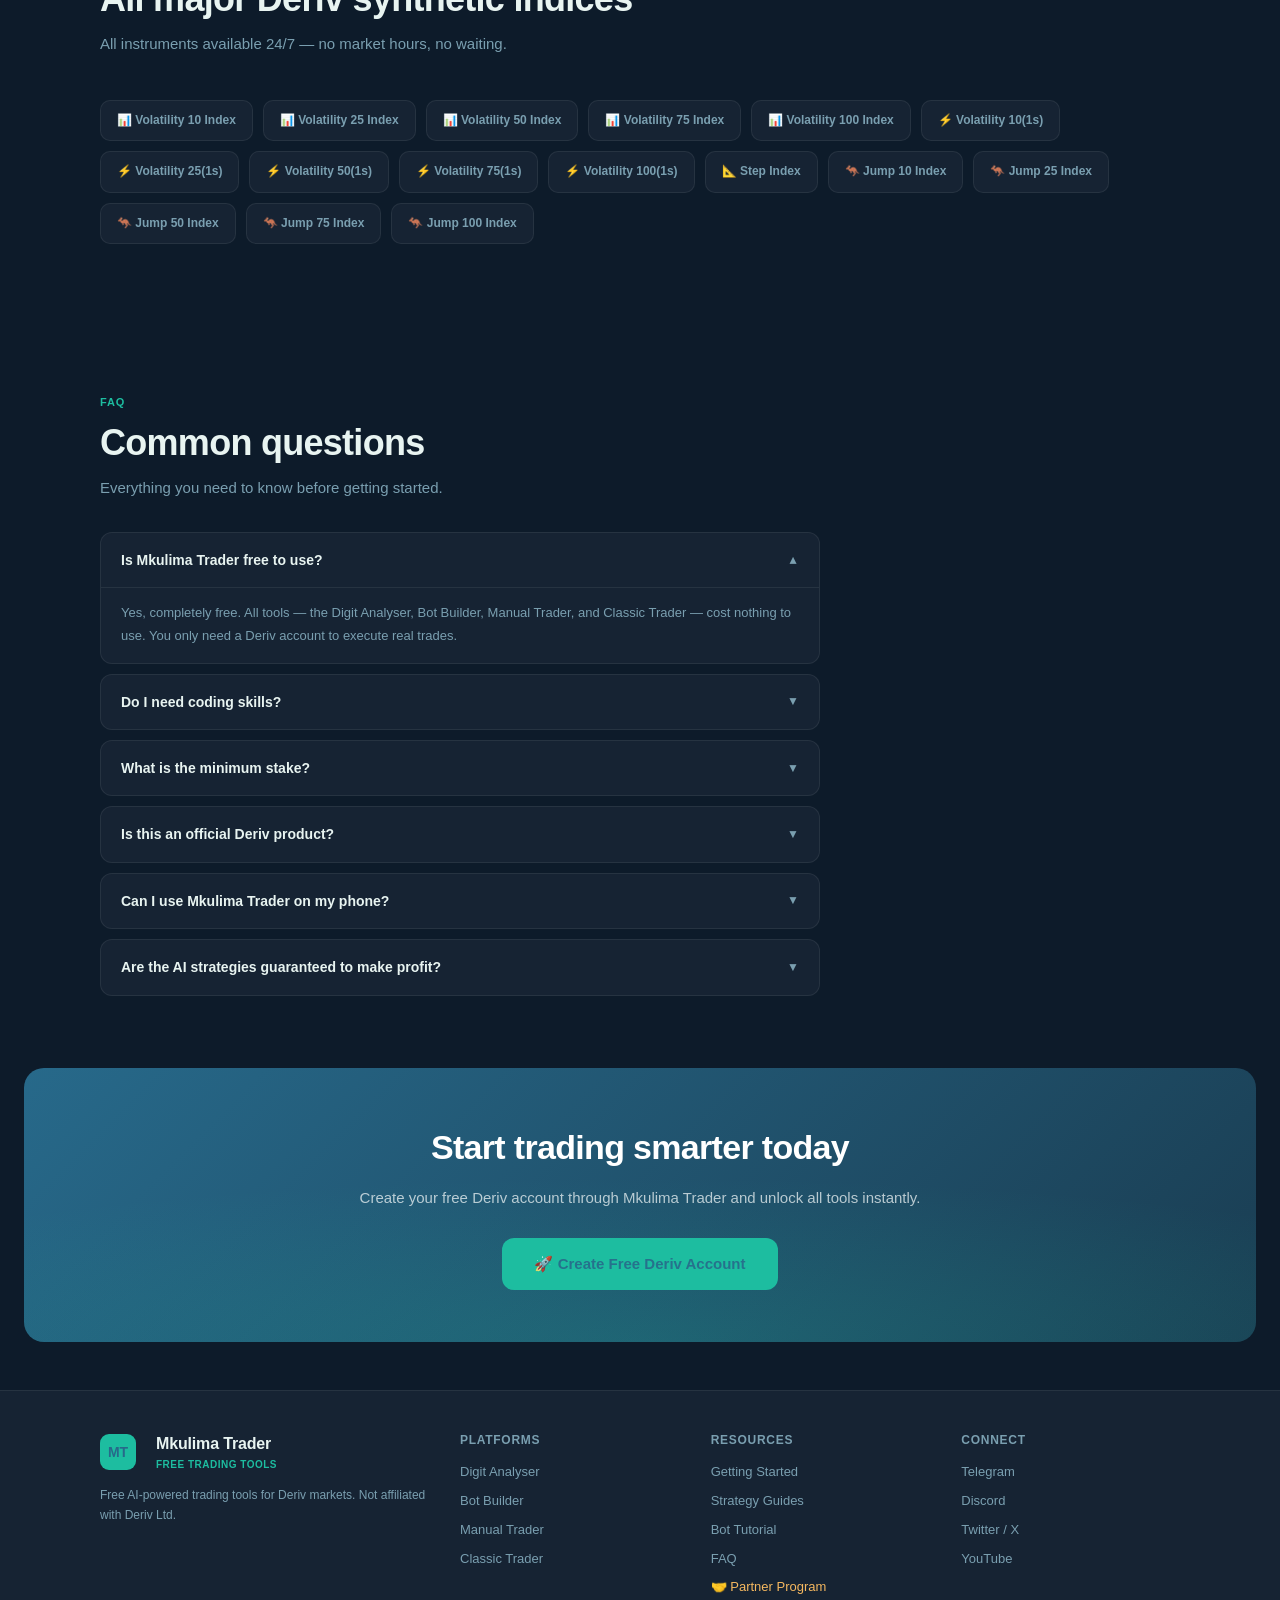
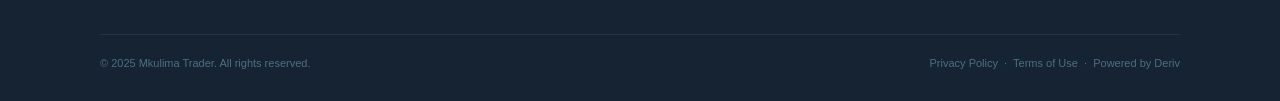
==== commit 3a5a5619: "Add files via upload" ====
--- a/index.html
+++ b/index.html
@@ -394,11 +394,6 @@
     <a href="#strategies">Strategies</a>
     <a href="#markets">Markets</a>
     <a href="#faq">FAQ</a>
-    <span style="width:1px;height:20px;background:rgba(255,255,255,0.15);margin:0 4px;display:inline-block;vertical-align:middle;"></span>
-    <a href="/analyser" style="color:var(--teal);">🔢 Analyser</a>
-    <a href="/trader"   style="color:var(--teal);">⚡ Trader</a>
-    <a href="/bot"      style="color:var(--teal);">🤖 Bot</a>
-    <a href="/classic"  style="color:var(--teal);">📈 Classic</a>
   </div>
 
   <div class="nav-right">
@@ -422,8 +417,8 @@
   <p>Mkulima Trader gives you everything you need to trade Deriv markets — a live digit analyser, visual bot builder, AI strategies, and more. All 100% free.</p>
 
   <div class="hero-ctas">
-    <a href="/trader" class="btn btn-primary btn-lg">🚀 Launch Trading App</a>
-    <a href="/analyser" class="btn btn-outline btn-lg">📊 Try Digit Analyser</a>
+    <a href="https://deriv.partners/rx?sidc=6D203A32-6635-4783-BB11-1296C141843C&utm_campaign=dynamicworks&utm_medium=affiliate&utm_source=CU83616" target="_blank" rel="noopener" class="btn btn-primary btn-lg">🚀 Create Free Deriv Account</a>
+    <a href="https://auth.deriv.com/oauth2/auth?response_type=code&client_id=33HZlRw8XSyl7WGXqqnog&redirect_uri=https://mkulimatrader.com/callback&scope=trade+account_manage&prompt=login" target="_blank" rel="noopener" class="btn btn-outline btn-lg">🔐 Log In</a>
   </div>
 
   <div class="hero-stats">
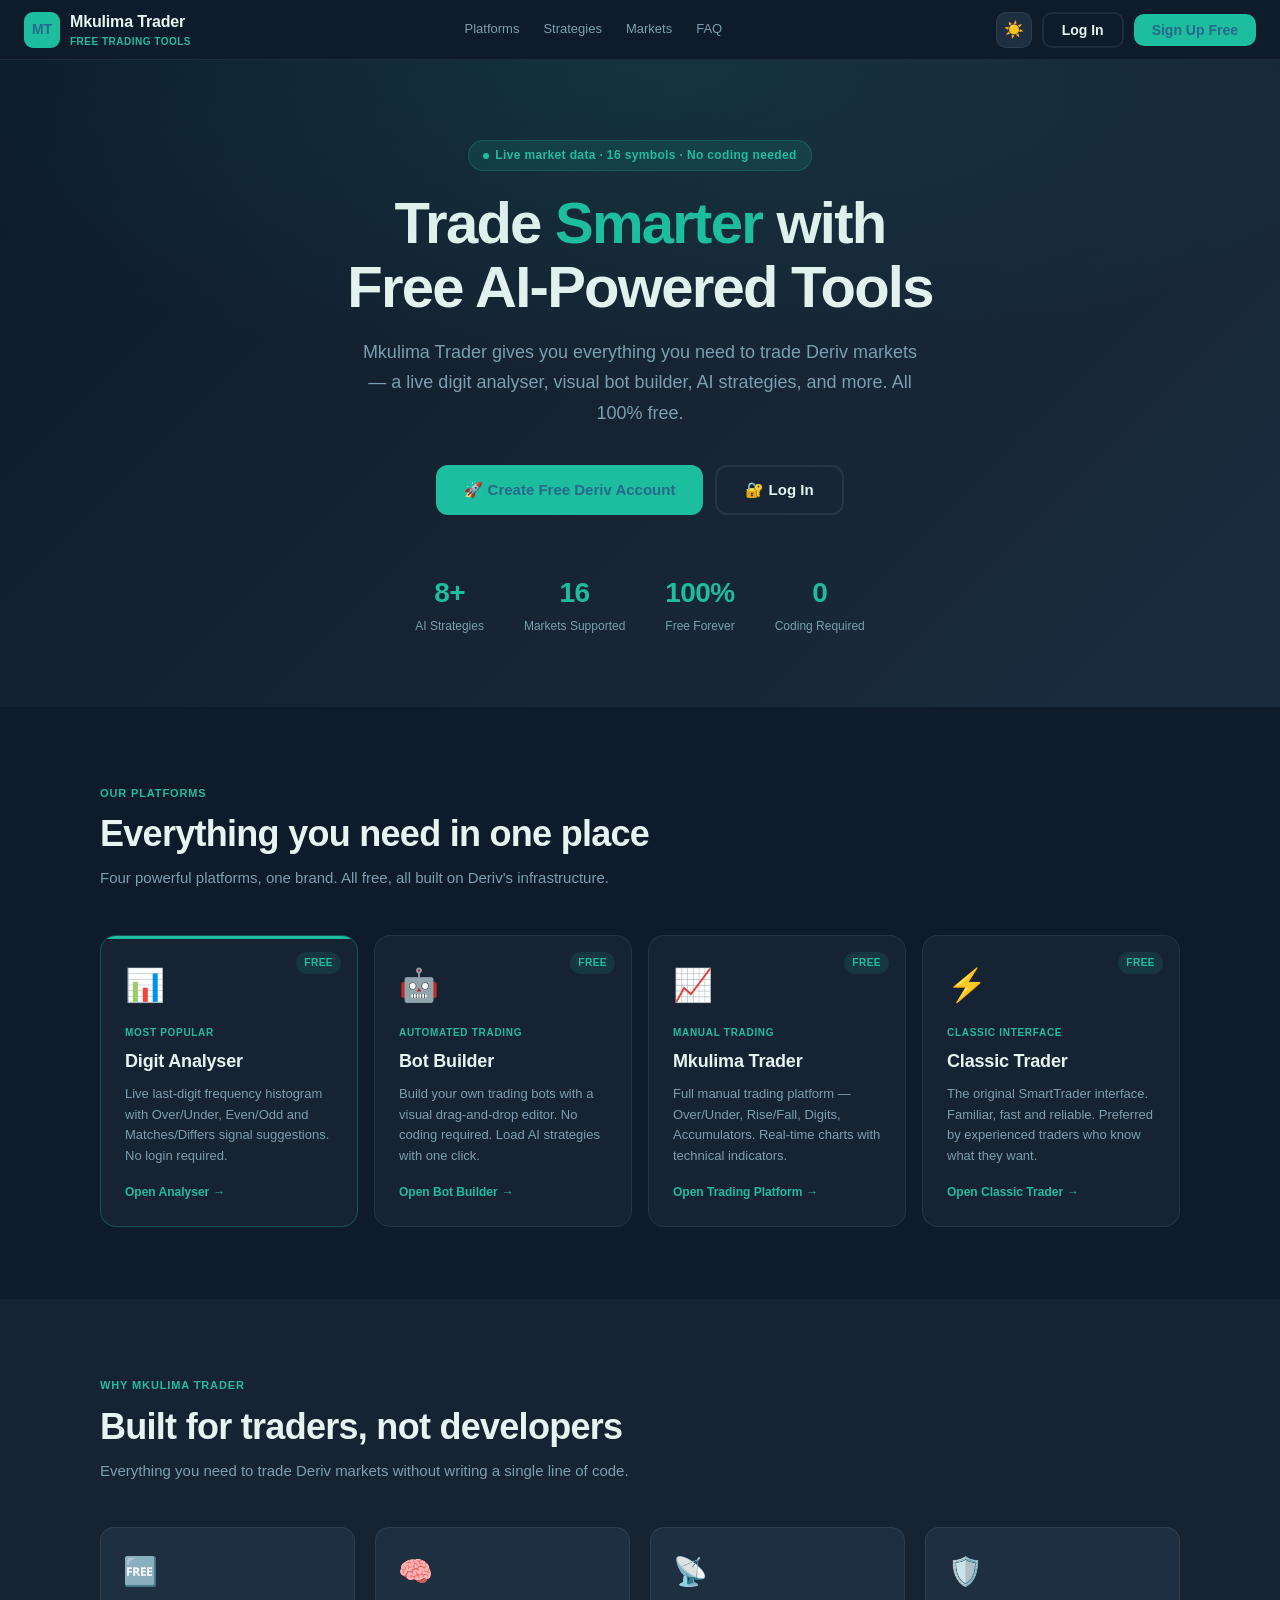
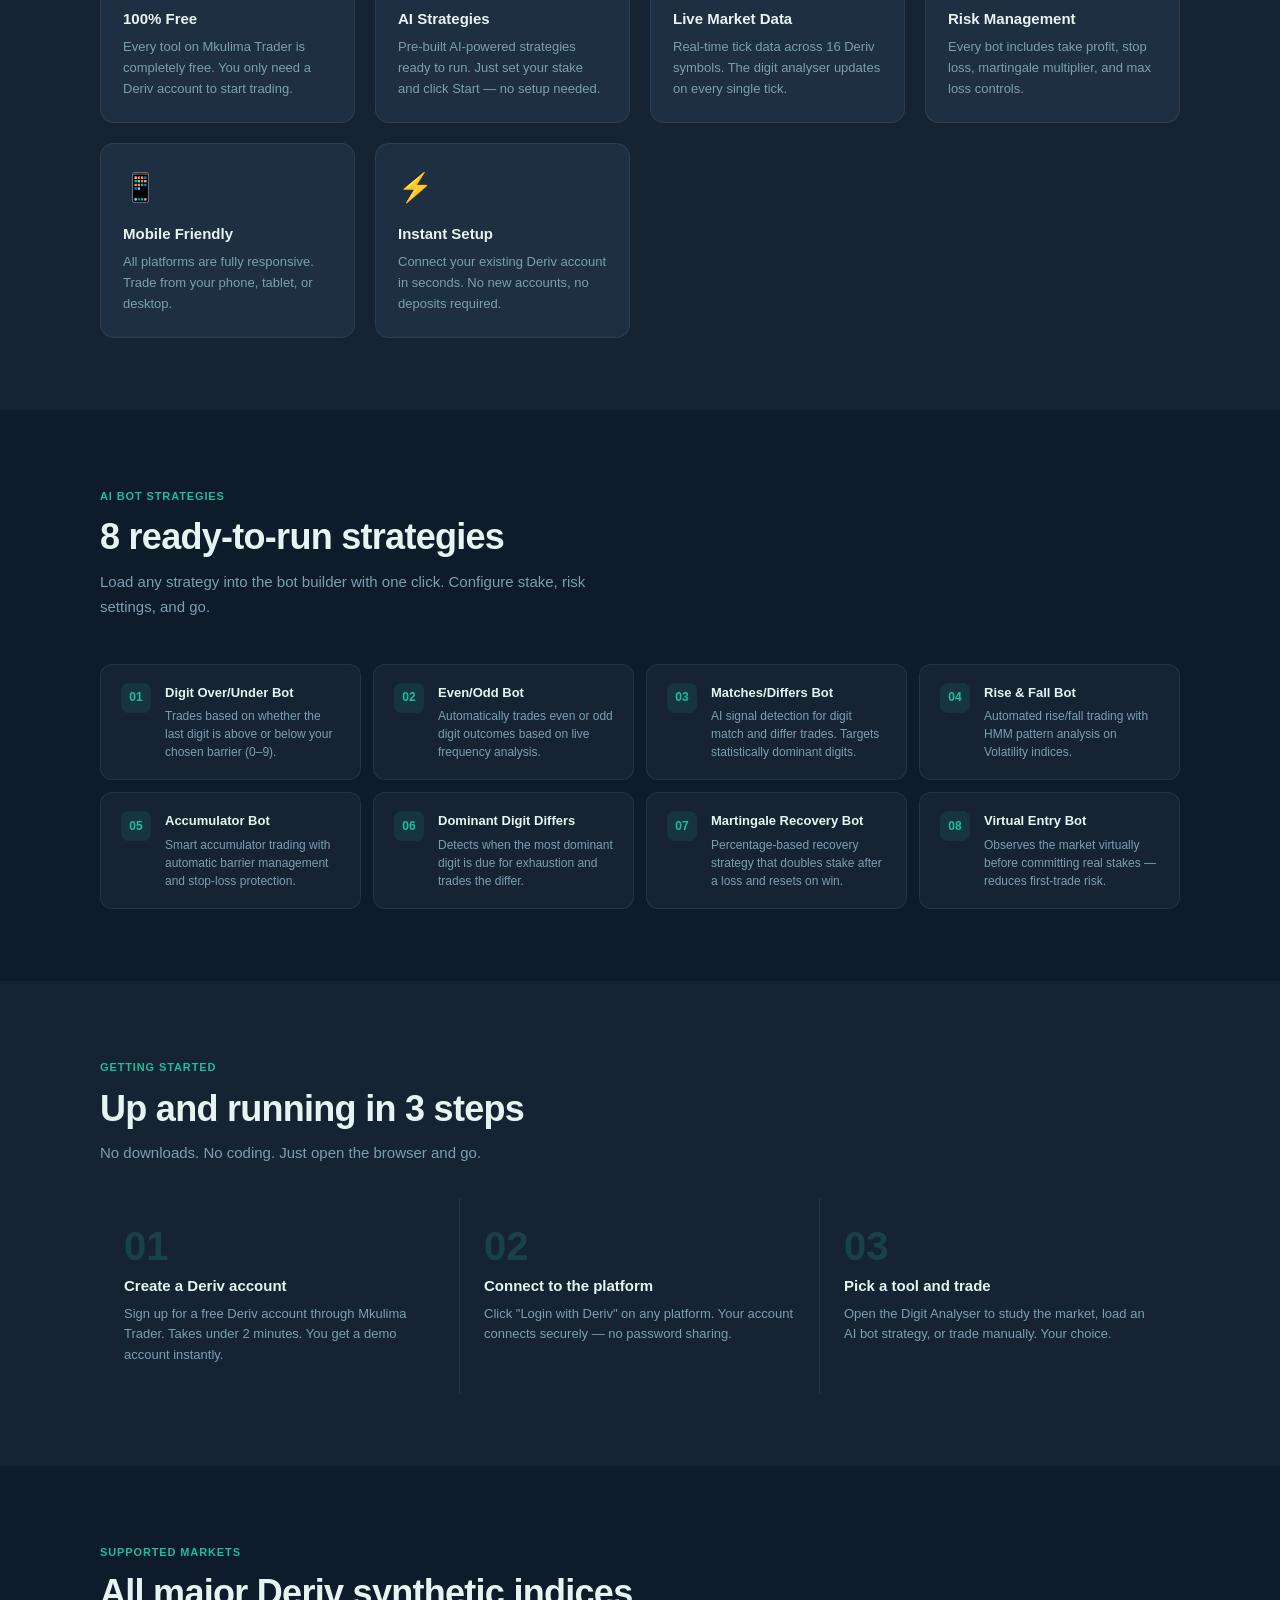
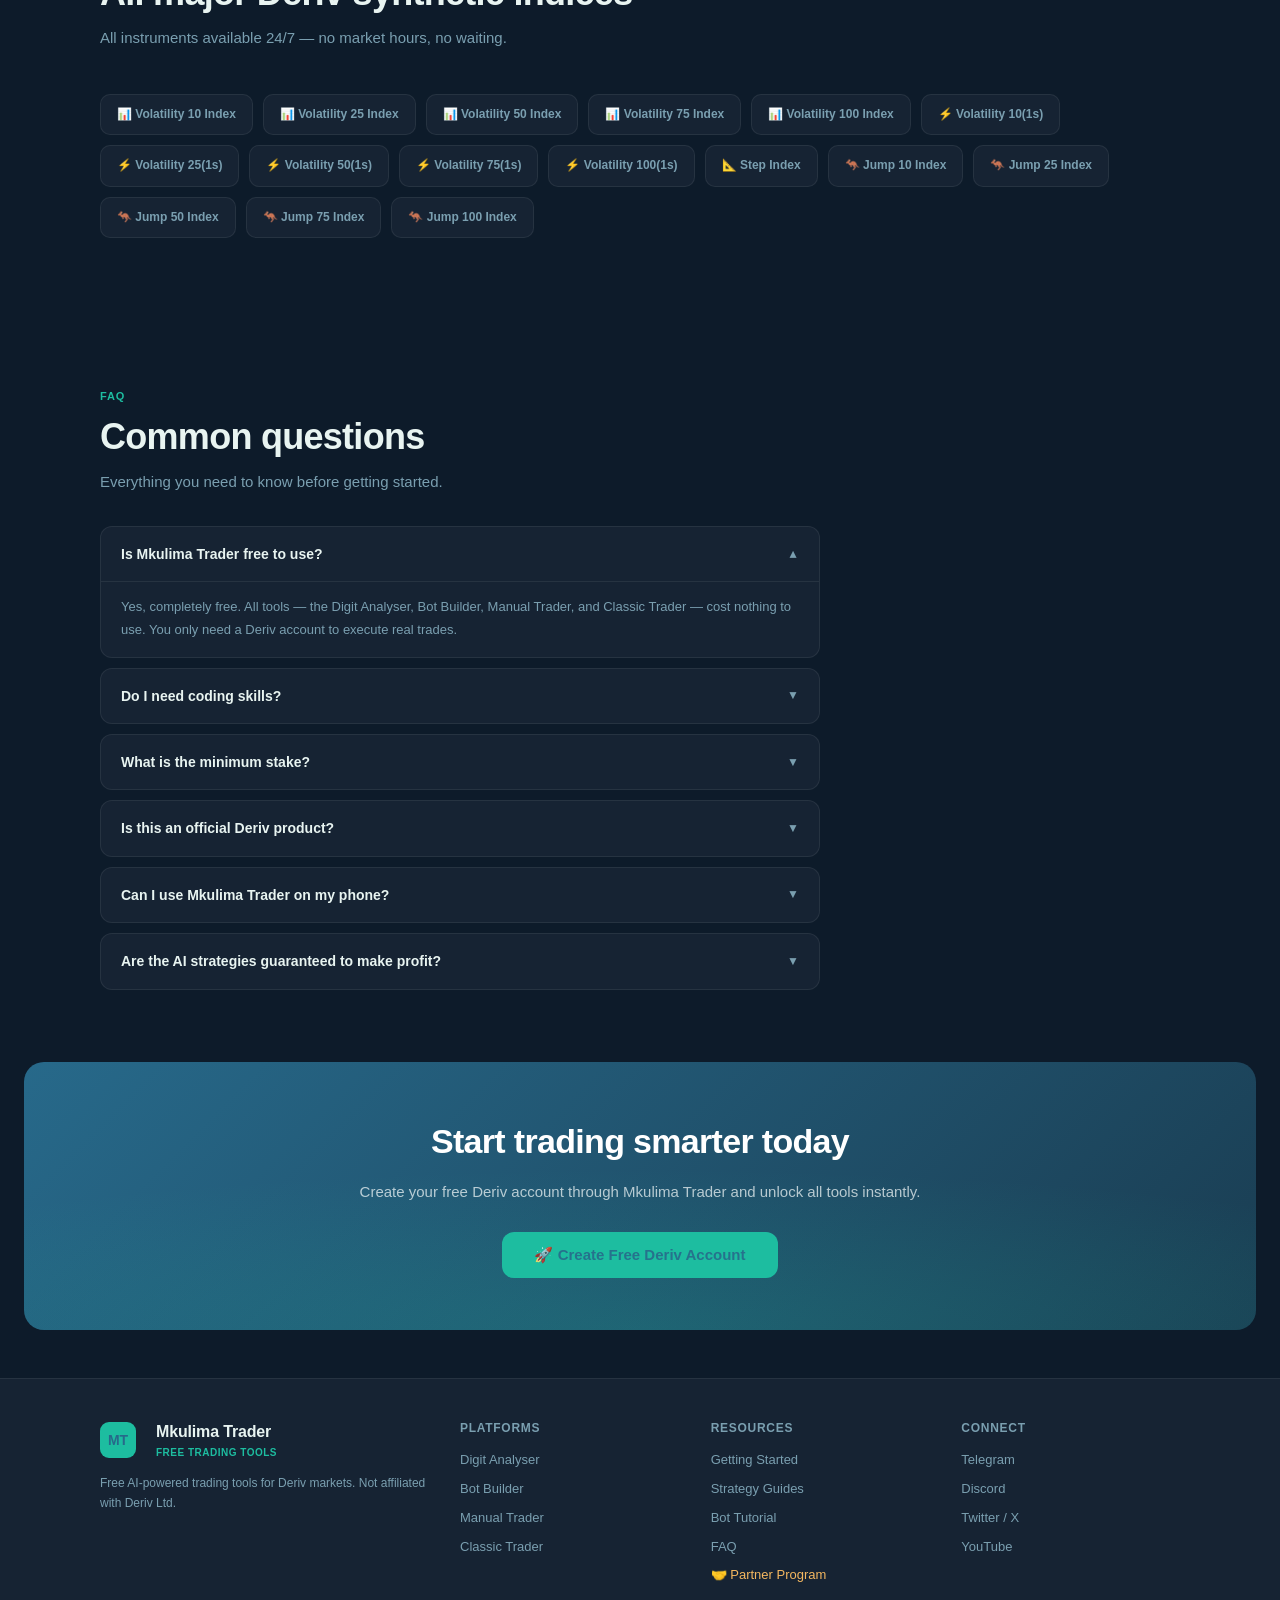
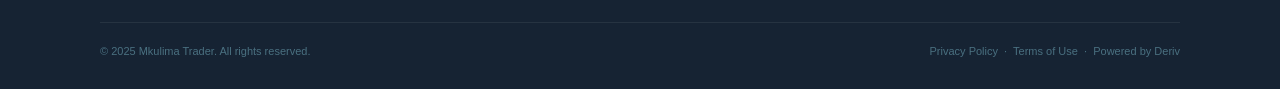
==== commit 59ee7378: "Add files via upload" ====
--- a/index.html
+++ b/index.html
@@ -399,9 +399,8 @@
   <div class="nav-right">
     <button class="theme-toggle" id="theme-toggle" title="Toggle theme" aria-label="Toggle dark/light mode">🌙</button>
     <!-- Log In: OAuth flow with real client_id -->
-    <a href="https://auth.deriv.com/oauth2/auth?response_type=code&client_id=33HZlRw8XSyl7WGXqqnog&redirect_uri=https://mkulimatrader.com/callback&scope=trade+account_manage&prompt=login" target="_blank" rel="noopener" class="btn btn-outline" style="padding:8px 18px;font-size:14px;">Log In</a>
-    <!-- Sign Up: Revenue share IB link -->
-    <a href="https://deriv.partners/rx?sidc=6D203A32-6635-4783-BB11-1296C141843C&utm_campaign=dynamicworks&utm_medium=affiliate&utm_source=CU83616" target="_blank" rel="noopener" class="btn btn-primary" style="padding:8px 18px;font-size:14px;">Sign Up Free</a>
+    <button onclick="MT_AUTH.login()" class="btn btn-outline" style="padding:8px 18px;font-size:14px;">Log In</button>
+    <button onclick="MT_AUTH.signup()" class="btn btn-primary" style="padding:8px 18px;font-size:14px;">Sign Up Free</button>
   </div>
 </nav>
 
@@ -417,8 +416,8 @@
   <p>Mkulima Trader gives you everything you need to trade Deriv markets — a live digit analyser, visual bot builder, AI strategies, and more. All 100% free.</p>
 
   <div class="hero-ctas">
-    <a href="https://deriv.partners/rx?sidc=6D203A32-6635-4783-BB11-1296C141843C&utm_campaign=dynamicworks&utm_medium=affiliate&utm_source=CU83616" target="_blank" rel="noopener" class="btn btn-primary btn-lg">🚀 Create Free Deriv Account</a>
-    <a href="https://auth.deriv.com/oauth2/auth?response_type=code&client_id=33HZlRw8XSyl7WGXqqnog&redirect_uri=https://mkulimatrader.com/callback&scope=trade+account_manage&prompt=login" target="_blank" rel="noopener" class="btn btn-outline btn-lg">🔐 Log In</a>
+    <button onclick="MT_AUTH.signup()" class="btn btn-primary btn-lg">🚀 Create Free Deriv Account</button>
+    <button onclick="MT_AUTH.login()"  class="btn btn-outline btn-lg">🔐 Log In</button>
   </div>
 
   <div class="hero-stats">
@@ -714,10 +713,9 @@
 <div class="cta-banner">
   <h2>Start trading smarter today</h2>
   <p>Create your free Deriv account through Mkulima Trader and unlock all tools instantly.</p>
-  <!-- Revenue share IB link: primary CTA -->
-  <a href="https://deriv.partners/rx?sidc=6D203A32-6635-4783-BB11-1296C141843C&utm_campaign=dynamicworks&utm_medium=affiliate&utm_source=CU83616" target="_blank" rel="noopener" class="btn btn-primary btn-lg" style="font-size:15px;padding:14px 32px;">
+  <button onclick="MT_AUTH.signup()" class="btn btn-primary btn-lg" style="font-size:15px;padding:14px 32px;">
     🚀 Create Free Deriv Account
-  </a>
+  </button>
 </div>
 
 <!-- ══ FOOTER ══ -->
@@ -807,5 +805,6 @@
   });
 });
 </script>
+<script src="assets/auth.js"></script>
 </body>
 </html>
